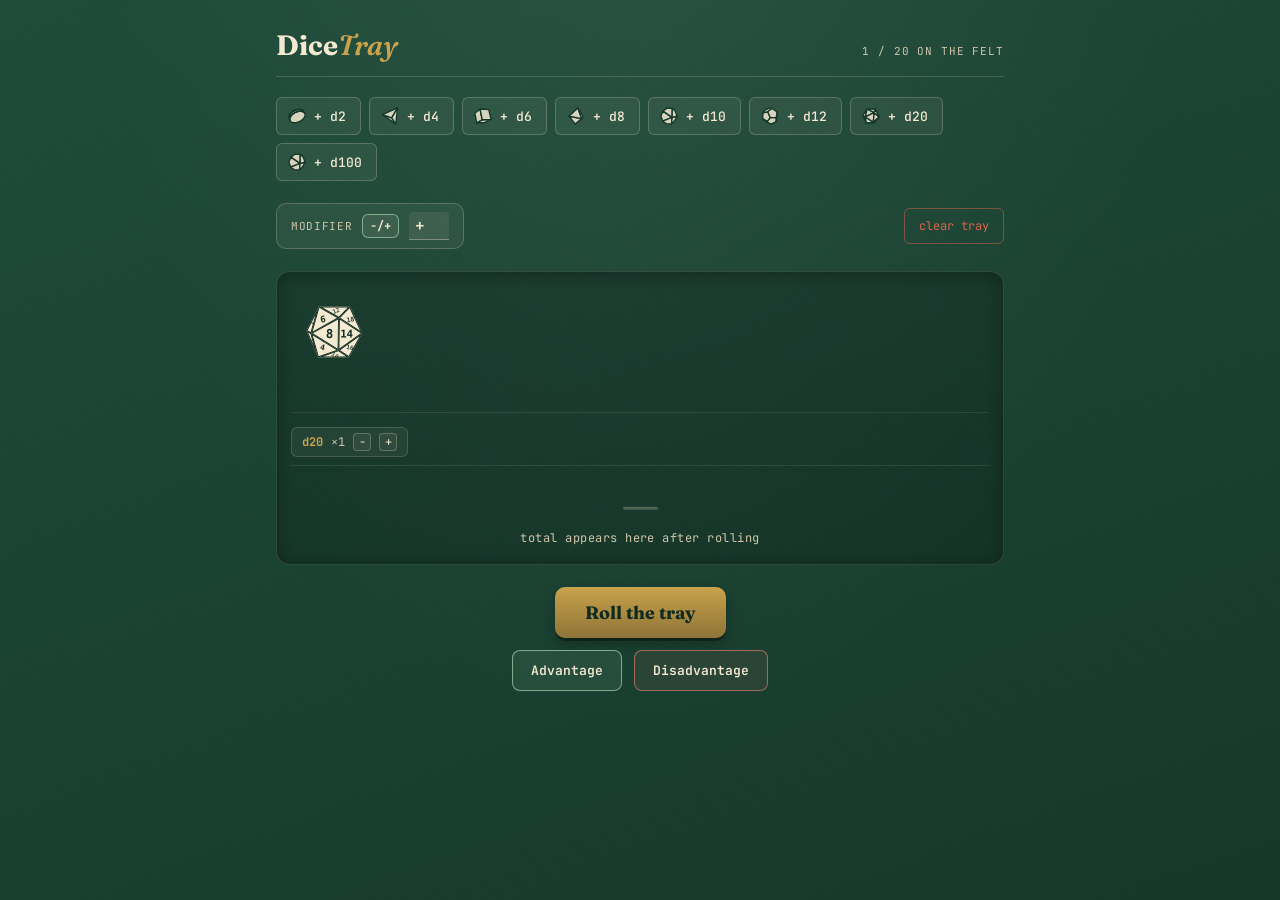
==== DiceTray.html @ 63317353 "Initial commit" ====
<!DOCTYPE html>
<html lang="en">
<head>
<meta charset="UTF-8" />
<meta name="viewport" content="width=device-width, initial-scale=1.0, maximum-scale=1, user-scalable=no" />
<title>Dice Tray</title>
<style>
  @import url('https://fonts.googleapis.com/css2?family=Fraunces:opsz,wght@9..144,400;9..144,600;9..144,700&family=JetBrains+Mono:wght@400;500;700&display=swap');

  :root {
    --felt-1: #1f4d3a;
    --felt-2: #16382b;
    --chalk: #f4ead2;
    --chalk-dim: #cfc6ab;
    --brass: #c9a24b;
    --brass-dim: #8d7438;
    --ink: #0f2a20;
    --ember: #d8654a;
  }

  * { box-sizing: border-box; }

  html, body {
    margin: 0;
    min-height: 100vh;
    background:
      radial-gradient(ellipse at 50% -10%, rgba(255,255,255,0.05), transparent 60%),
      repeating-linear-gradient(45deg, rgba(0,0,0,0.025) 0px, rgba(0,0,0,0.025) 2px, transparent 2px, transparent 4px),
      linear-gradient(160deg, var(--felt-1), var(--felt-2));
    color: var(--chalk);
    font-family: 'Fraunces', serif;
    overflow-x: hidden;
  }

  .tray-root {
    width: 100%;
    max-width: 760px;
    margin: 0 auto;
    padding: 28px 16px 48px;
    display: flex;
    flex-direction: column;
    align-items: center;
  }

  .tray-header {
    width: 100%;
    display: flex;
    justify-content: space-between;
    align-items: baseline;
    border-bottom: 1px solid rgba(244,234,210,0.18);
    padding-bottom: 14px;
    margin-bottom: 20px;
  }

  .tray-title { font-size: 28px; font-weight: 700; margin: 0; color: var(--chalk); }
  .tray-title .accent { color: var(--brass); font-style: italic; font-weight: 600; }

  .tray-sub {
    font-family: 'JetBrains Mono', monospace;
    font-size: 11px;
    letter-spacing: 0.08em;
    text-transform: uppercase;
    color: var(--chalk-dim);
  }

  .picker { width: 100%; display: flex; flex-wrap: wrap; gap: 8px; margin-bottom: 22px; }

  .picker-btn {
    font-family: 'JetBrains Mono', monospace;
    font-size: 13px;
    font-weight: 500;
    background: rgba(244,234,210,0.06);
    border: 1px solid rgba(244,234,210,0.22);
    color: var(--chalk);
    padding: 8px 14px 8px 10px;
    border-radius: 6px;
    cursor: pointer;
    display: inline-flex;
    align-items: center;
    gap: 7px;
    transition: background 0.15s, border-color 0.15s, transform 0.1s;
  }
  .picker-icon {
    width: 20px;
    height: 20px;
    flex: none;
    overflow: visible;
  }
  .picker-icon path {
    fill: var(--chalk);
    fill-opacity: 0.85;
    stroke: var(--felt-2);
    stroke-width: 1.4;
    stroke-linejoin: round;
    vector-effect: non-scaling-stroke;
  }
  .picker-btn:disabled .picker-icon path { fill-opacity: 0.5; }
  .picker-btn:hover:not(:disabled) { background: rgba(244,234,210,0.14); border-color: var(--brass); }
  .picker-btn:active:not(:disabled) { transform: scale(0.96); }
  .picker-btn:disabled { opacity: 0.35; cursor: not-allowed; }
  .picker-btn:focus-visible { outline: 2px solid var(--brass); outline-offset: 2px; }

  .picker-clear {
    font-family: 'JetBrains Mono', monospace;
    font-size: 12px;
    background: none;
    border: 1px solid rgba(216,101,74,0.5);
    color: var(--ember);
    padding: 9px 14px;
    border-radius: 6px;
    cursor: pointer;
  }
  .modifier-row .picker-clear { margin-left: auto; }
  .picker-clear:hover:not(:disabled) { background: rgba(216,101,74,0.12); }
  .picker-clear:disabled { opacity: 0.35; cursor: not-allowed; }
  .picker-clear:focus-visible { outline: 2px solid var(--ember); outline-offset: 2px; }

  .tray-surface {
    width: 100%;
    background: rgba(0,0,0,0.16);
    border: 1px solid rgba(244,234,210,0.1);
    border-radius: 14px;
    padding: 18px 14px;
    min-height: 240px;
    box-shadow: inset 0 2px 18px rgba(0,0,0,0.35);
  }

  .tray-empty {
    position: absolute;
    inset: 0;
    display: flex;
    align-items: center;
    justify-content: center;
    font-family: 'JetBrains Mono', monospace;
    font-size: 13px;
    color: var(--chalk-dim);
    text-align: center;
    padding: 60px 10px;
  }

  .dice-field {
    position: relative;
    width: 100%;
    min-height: 120px;
  }

  /* All dice are now drawn into a single shared <canvas> rather than one
     absolutely-positioned div per face. With up to 20 dice on the felt
     (some types having 20 faces each), the old approach could mean 300+
     individually 3D-transformed, backface-culled DOM layers animating
     every frame — past a certain dice count that's more simultaneous
     compositor layers than mobile GPUs reliably keep up with, which is
     what caused faces to flicker invisible specifically under heavy load.
     A canvas is one element regardless of dice count: we do our own
     rotation, projection, backface-culling and depth-sorting in JS and
     paint with 2D context calls, so cost scales with face count as plain
     CPU work, not GPU layer count.
     touch-action is pan-y (not none): there is no drag/tap gesture on
     this canvas at all (clicks/taps are handled separately, below, via a
     plain click listener — that doesn't need touch-action: none, since a
     tap with no drag is unaffected by touch-action and still fires a
     normal click event), so the browser is free to scroll the page
     vertically when a touch starts here. */
  #dice-canvas {
    display: block;
    width: 100%;
    touch-action: pan-y;
    cursor: pointer;
    -webkit-tap-highlight-color: transparent;
  }

  .group-list {
    display: flex;
    flex-wrap: wrap;
    gap: 8px;
    margin-top: 16px;
    padding-top: 14px;
    border-top: 1px solid rgba(244,234,210,0.1);
  }
  .group-chip {
    font-family: 'JetBrains Mono', monospace;
    font-size: 12px;
    color: var(--chalk-dim);
    background: rgba(244,234,210,0.06);
    border: 1px solid rgba(244,234,210,0.16);
    border-radius: 6px;
    padding: 5px 10px;
    display: flex;
    align-items: center;
    gap: 8px;
  }
  .group-chip .tag { color: var(--brass); font-weight: 700; }
  .group-chip button {
    width: 18px; height: 18px;
    border-radius: 4px;
    border: 1px solid rgba(244,234,210,0.25);
    background: rgba(244,234,210,0.05);
    color: var(--chalk);
    font-family: 'JetBrains Mono', monospace;
    font-size: 12px;
    line-height: 1;
    cursor: pointer;
    display: flex; align-items: center; justify-content: center;
    padding: 0;
  }
  .group-chip button:hover { background: rgba(244,234,210,0.15); }

  .roll-row {
    width: 100%;
    display: flex;
    align-items: center;
    justify-content: center;
    gap: 16px;
    margin-top: 22px;
    flex-wrap: wrap;
  }

  .adv-row {
    width: 100%;
    display: flex;
    align-items: center;
    justify-content: center;
    gap: 12px;
    margin-top: 12px;
    flex-wrap: wrap;
  }

  .roll-btn {
    font-family: 'Fraunces', serif;
    font-weight: 700;
    font-size: 18px;
    background: linear-gradient(180deg, var(--brass), var(--brass-dim));
    color: var(--ink);
    border: none;
    border-radius: 10px;
    padding: 14px 30px;
    cursor: pointer;
    box-shadow: 0 3px 0 rgba(0,0,0,0.3), 0 6px 14px rgba(0,0,0,0.25);
    transition: transform 0.1s, box-shadow 0.1s;
  }
  .roll-btn:hover:not(:disabled) { transform: translateY(-1px); }
  .roll-btn:active:not(:disabled) { transform: translateY(2px); box-shadow: 0 1px 0 rgba(0,0,0,0.3), 0 2px 6px rgba(0,0,0,0.25); }
  .roll-btn:disabled { opacity: 0.5; cursor: not-allowed; }
  .roll-btn:focus-visible { outline: 2px solid var(--chalk); outline-offset: 3px; }

  .adv-btn {
    font-family: 'JetBrains Mono', monospace;
    font-size: 13px;
    font-weight: 600;
    background: rgba(154,205,170,0.1);
    border: 1.5px solid rgba(154,205,170,0.75);
    color: var(--chalk);
    padding: 11px 18px;
    border-radius: 8px;
    cursor: pointer;
    transition: background 0.15s, border-color 0.15s, transform 0.1s;
  }
  .adv-btn:hover:not(:disabled) { background: rgba(154,205,170,0.2); border-color: rgba(154,205,170,1); }
  .adv-btn:active:not(:disabled) { transform: translateY(2px); }
  .adv-btn:disabled { opacity: 0.4; cursor: not-allowed; background: rgba(244,234,210,0.06); border-color: rgba(244,234,210,0.22); }
  .adv-btn.disadv { background: rgba(196,122,106,0.1); border-color: rgba(196,122,106,0.75); }
  .adv-btn.disadv:hover:not(:disabled) { background: rgba(196,122,106,0.2); border-color: rgba(196,122,106,1); }
  .adv-btn:focus-visible { outline: 2px solid var(--chalk); outline-offset: 3px; }

  .modifier-row {
    width: 100%;
    display: flex;
    align-items: center;
    gap: 12px;
    margin-bottom: 22px;
  }

  .modifier-box {
    display: flex;
    align-items: center;
    gap: 10px;
    background: rgba(244,234,210,0.06);
    border: 1px solid rgba(244,234,210,0.22);
    border-radius: 10px;
    padding: 8px 14px;
    cursor: text;
  }
  .modifier-label {
    font-family: 'JetBrains Mono', monospace;
    font-size: 11px;
    letter-spacing: 0.06em;
    text-transform: uppercase;
    color: var(--chalk-dim);
  }
  .modifier-sign-btn {
    font-family: 'JetBrains Mono', monospace;
    font-size: 12px;
    font-weight: 600;
    line-height: 1;
    background: rgba(244,234,210,0.08);
    border: 1px solid rgba(244,234,210,0.28);
    color: var(--chalk-dim);
    border-radius: 6px;
    padding: 5px 7px;
    cursor: pointer;
    transition: background 0.15s, border-color 0.15s, color 0.15s;
  }
  .modifier-sign-btn:hover { background: rgba(244,234,210,0.16); border-color: var(--brass); color: var(--chalk); }
  .modifier-sign-btn:active { transform: translateY(1px); }
  .modifier-sign-btn.is-negative { border-color: rgba(196,122,106,0.7); color: var(--chalk); }
  .modifier-sign-btn.is-positive { border-color: rgba(154,205,170,0.7); color: var(--chalk); }
  .modifier-sign-btn:disabled { opacity: 0.5; cursor: not-allowed; }

  .modifier-input {
    width: 4ch;
    font-family: 'JetBrains Mono', monospace;
    font-size: 16px;
    font-weight: 500;
    background: rgba(244,234,210,0.08);
    border: none;
    border-bottom: 1.5px solid rgba(244,234,210,0.35);
    border-radius: 4px 4px 0 0;
    color: var(--chalk);
    text-align: left;
    padding: 3px 2px 3px 6px;
  }
  .modifier-input:focus { outline: none; border-bottom-color: var(--brass); background: rgba(244,234,210,0.13); }
  .modifier-input::placeholder { color: var(--chalk-dim); opacity: 0.6; }
  .modifier-box:has(.modifier-input:focus) { border-color: var(--brass); }
  .modifier-box:has(.modifier-input:disabled) { opacity: 0.5; cursor: not-allowed; }

  .roll-total {
    width: 100%;
    text-align: center;
    padding-top: 16px;
    margin-top: 8px;
    border-top: 1px solid rgba(244,234,210,0.1);
    min-height: 64px;
  }
  .roll-total .total-number {
    font-family: 'Fraunces', serif;
    font-weight: 700;
    font-size: 44px;
    color: var(--chalk);
    line-height: 1;
    display: block;
  }
  .roll-total .total-number.is-placeholder {
    color: var(--chalk-dim);
    opacity: 0.3;
  }
  .roll-total .total-caption {
    font-family: 'JetBrains Mono', monospace;
    font-size: 12px;
    letter-spacing: 0.04em;
    color: var(--chalk-dim);
    display: block;
    margin-top: 4px;
  }

  .history { width: 100%; margin-top: 22px; font-family: 'JetBrains Mono', monospace; font-size: 11.5px; color: var(--chalk-dim); }
  .history-title { text-transform: uppercase; letter-spacing: 0.08em; font-size: 10px; color: var(--brass-dim); margin-bottom: 8px; }
  .history-row { display: flex; justify-content: space-between; gap: 12px; padding: 5px 0; border-bottom: 1px solid rgba(244,234,210,0.08); }
  .history-row .h-total { color: var(--chalk); flex-shrink: 0; }
  .history-row .h-summary { opacity: 0.8; overflow: hidden; text-overflow: ellipsis; white-space: nowrap; }

  @media (max-width: 480px) {
    .tray-title { font-size: 23px; }
  }
</style>
</head>
<body>
<div class="tray-root">
  <div class="tray-header">
    <h1 class="tray-title">Dice<span class="accent">Tray</span></h1>
    <span class="tray-sub" id="count-label">1 / 20 on the felt</span>
  </div>

  <div class="picker" id="picker"></div>

  <div class="modifier-row">
    <label class="modifier-box" for="modifier-input">
      <span class="modifier-label">modifier</span>
      <button type="button" class="modifier-sign-btn" id="modifier-sign-btn" aria-label="Toggle modifier between positive and negative" tabindex="-1">&minus;/+</button>
      <input type="text" id="modifier-input" class="modifier-input" inputmode="numeric" autocomplete="off" value="+" aria-label="Modifier added to the total after rolling">
    </label>
    <button class="picker-clear" id="clear-btn">clear tray</button>
  </div>

  <div class="tray-surface">
    <div class="dice-field" id="dice-field"><canvas id="dice-canvas"></canvas><div class="tray-empty" id="tray-empty" style="display:none;">Tap a die above to add it to the tray. Up to 20 at once.</div></div>
    <div class="group-list" id="group-list"></div>
    <div class="roll-total" id="roll-total"><span class="total-number is-placeholder">&mdash;</span><span class="total-caption">total appears here after rolling</span></div>
  </div>

  <div class="roll-row">
    <button class="roll-btn" id="roll-btn">Roll the tray</button>
  </div>
  <div class="adv-row">
    <button class="adv-btn" id="advantage-btn" title="Roll every die twice, keep the higher of each pair">Advantage</button>
    <button class="adv-btn disadv" id="disadvantage-btn" title="Roll every die twice, keep the lower of each pair">Disadvantage</button>
  </div>

  <div class="history" id="history" style="display:none;">
    <div class="history-title">Recent rolls</div>
    <div id="history-rows"></div>
  </div>
</div>

<script id="dice-geometry-data" type="application/json">{"2":{"vertices":[[0.92,0.0,0.16],[0.888652,0.238114,0.16],[0.796743,0.46,0.16],[0.650538,0.650538,0.16],[0.46,0.796743,0.16],[0.238114,0.888652,0.16],[0.0,0.92,0.16],[-0.238114,0.888652,0.16],[-0.46,0.796743,0.16],[-0.650538,0.650538,0.16],[-0.796743,0.46,0.16],[-0.888652,0.238114,0.16],[-0.92,0.0,0.16],[-0.888652,-0.238114,0.16],[-0.796743,-0.46,0.16],[-0.650538,-0.650538,0.16],[-0.46,-0.796743,0.16],[-0.238114,-0.888652,0.16],[-0.0,-0.92,0.16],[0.238114,-0.888652,0.16],[0.46,-0.796743,0.16],[0.650538,-0.650538,0.16],[0.796743,-0.46,0.16],[0.888652,-0.238114,0.16],[0.92,0.0,-0.16],[0.888652,0.238114,-0.16],[0.796743,0.46,-0.16],[0.650538,0.650538,-0.16],[0.46,0.796743,-0.16],[0.238114,0.888652,-0.16],[0.0,0.92,-0.16],[-0.238114,0.888652,-0.16],[-0.46,0.796743,-0.16],[-0.650538,0.650538,-0.16],[-0.796743,0.46,-0.16],[-0.888652,0.238114,-0.16],[-0.92,0.0,-0.16],[-0.888652,-0.238114,-0.16],[-0.796743,-0.46,-0.16],[-0.650538,-0.650538,-0.16],[-0.46,-0.796743,-0.16],[-0.238114,-0.888652,-0.16],[-0.0,-0.92,-0.16],[0.238114,-0.888652,-0.16],[0.46,-0.796743,-0.16],[0.650538,-0.650538,-0.16],[0.796743,-0.46,-0.16],[0.888652,-0.238114,-0.16]],"faces":[{"normal":[0,0,1],"centroid":[0,0,0.16],"vertexIndices":[0,1,2,3,4,5,6,7,8,9,10,11,12,13,14,15,16,17,18,19,20,21,22,23],"local2d":[[0.92,0.0],[0.888652,0.238114],[0.796743,0.46],[0.650538,0.650538],[0.46,0.796743],[0.238114,0.888652],[0.0,0.92],[-0.238114,0.888652],[-0.46,0.796743],[-0.650538,0.650538],[-0.796743,0.46],[-0.888652,0.238114],[-0.92,0.0],[-0.888652,-0.238114],[-0.796743,-0.46],[-0.650538,-0.650538],[-0.46,-0.796743],[-0.238114,-0.888652],[-0.0,-0.92],[0.238114,-0.888652],[0.46,-0.796743],[0.650538,-0.650538],[0.796743,-0.46],[0.888652,-0.238114]],"rotation":[[1,0,0],[0,1,0],[0,0,1]]},{"normal":[0,0,-1],"centroid":[0,0,-0.16],"vertexIndices":[47,46,45,44,43,42,41,40,39,38,37,36,35,34,33,32,31,30,29,28,27,26,25,24],"local2d":[[0.888652,0.238114],[0.796743,0.46],[0.650538,0.650538],[0.46,0.796743],[0.238114,0.888652],[-0.0,0.92],[-0.238114,0.888652],[-0.46,0.796743],[-0.650538,0.650538],[-0.796743,0.46],[-0.888652,0.238114],[-0.92,-0.0],[-0.888652,-0.238114],[-0.796743,-0.46],[-0.650538,-0.650538],[-0.46,-0.796743],[-0.238114,-0.888652],[0.0,-0.92],[0.238114,-0.888652],[0.46,-0.796743],[0.650538,-0.650538],[0.796743,-0.46],[0.888652,-0.238114],[0.92,0.0]],"rotation":[[1,0,0],[0,-1,0],[0,0,-1]]},{"normal":[0.991445,0.130526,-0.0],"centroid":[0.904326,0.119057,0.0],"vertexIndices":[0,1,25,24],"local2d":[[-0.120084,0.16],[0.120084,0.16],[0.120084,-0.16],[-0.120084,-0.16]],"rotation":[[-0.1305261922200513,0.0,0.9914448613738105],[0.9914448613738105,0.0,0.1305261922200513],[0.0,1.0,-0.0]]},{"normal":[0.92388,0.382683,-0.0],"centroid":[0.842698,0.349057,0.0],"vertexIndices":[1,2,26,25],"local2d":[[-0.120084,0.16],[0.120084,0.16],[0.120084,-0.16],[-0.120084,-0.16]],"rotation":[[-0.38268343236508995,0.0,0.9238795325112867],[0.9238795325112866,0.0,0.38268343236509],[0.0,1.0,-0.0]]},{"normal":[0.793353,0.608761,-0.0],"centroid":[0.723641,0.555269,0.0],"vertexIndices":[2,3,27,26],"local2d":[[-0.120084,0.16],[0.120084,0.16],[0.120084,-0.16],[-0.120084,-0.16]],"rotation":[[-0.6087614290087209,0.0,0.793353340291235],[0.793353340291235,0.0,0.6087614290087209],[0.0,1.0,-0.0]]},{"normal":[0.608761,0.793353,-0.0],"centroid":[0.555269,0.723641,0.0],"vertexIndices":[3,4,28,27],"local2d":[[-0.120084,0.16],[0.120084,0.16],[0.120084,-0.16],[-0.120084,-0.16]],"rotation":[[-0.7933533402912349,0.0,0.608761429008721],[0.608761429008721,0.0,0.7933533402912349],[0.0,1.0,-0.0]]},{"normal":[0.382683,0.92388,-0.0],"centroid":[0.349057,0.842698,0.0],"vertexIndices":[4,5,29,28],"local2d":[[-0.120084,0.16],[0.120084,0.16],[0.120084,-0.16],[-0.120084,-0.16]],"rotation":[[-0.9238795325112866,0.0,0.38268343236509017],[0.38268343236509017,0.0,0.9238795325112866],[0.0,1.0,-0.0]]},{"normal":[0.130526,0.991445,-0.0],"centroid":[0.119057,0.904326,0.0],"vertexIndices":[5,6,30,29],"local2d":[[-0.120084,0.16],[0.120084,0.16],[0.120084,-0.16],[-0.120084,-0.16]],"rotation":[[-0.9914448613738105,0.0,0.13052619222005132],[0.13052619222005132,0.0,0.9914448613738105],[0.0,1.0,-0.0]]},{"normal":[-0.130526,0.991445,0.0],"centroid":[-0.119057,0.904326,0.0],"vertexIndices":[6,7,31,30],"local2d":[[-0.120084,0.16],[0.120084,0.16],[0.120084,-0.16],[-0.120084,-0.16]],"rotation":[[-0.9914448613738105,0.0,-0.1305261922200513],[-0.1305261922200513,0.0,0.9914448613738105],[0.0,1.0,0.0]]},{"normal":[-0.382683,0.92388,0.0],"centroid":[-0.349057,0.842698,0.0],"vertexIndices":[7,8,32,31],"local2d":[[-0.120084,0.16],[0.120084,0.16],[0.120084,-0.16],[-0.120084,-0.16]],"rotation":[[-0.9238795325112866,0.0,-0.3826834323650901],[-0.3826834323650901,0.0,0.9238795325112866],[0.0,1.0,0.0]]},{"normal":[-0.608761,0.793353,0.0],"centroid":[-0.555269,0.723641,0.0],"vertexIndices":[8,9,33,32],"local2d":[[-0.120084,0.16],[0.120084,0.16],[0.120084,-0.16],[-0.120084,-0.16]],"rotation":[[-0.7933533402912353,0.0,-0.6087614290087204],[-0.6087614290087204,0.0,0.7933533402912353],[0.0,1.0,0.0]]},{"normal":[-0.793353,0.608761,0.0],"centroid":[-0.723641,0.555269,0.0],"vertexIndices":[9,10,34,33],"local2d":[[-0.120084,0.16],[0.120084,0.16],[0.120084,-0.16],[-0.120084,-0.16]],"rotation":[[-0.6087614290087209,0.0,-0.7933533402912349],[-0.7933533402912349,0.0,0.6087614290087209],[0.0,1.0,0.0]]},{"normal":[-0.92388,0.382683,0.0],"centroid":[-0.842698,0.349057,0.0],"vertexIndices":[10,11,35,34],"local2d":[[-0.120084,0.16],[0.120084,0.16],[0.120084,-0.16],[-0.120084,-0.16]],"rotation":[[-0.38268343236509,0.0,-0.9238795325112867],[-0.9238795325112866,0.0,0.38268343236509006],[0.0,1.0,0.0]]},{"normal":[-0.991445,0.130526,0.0],"centroid":[-0.904326,0.119057,0.0],"vertexIndices":[11,12,36,35],"local2d":[[-0.120084,0.16],[0.120084,0.16],[0.120084,-0.16],[-0.120084,-0.16]],"rotation":[[-0.13052619222005166,0.0,-0.9914448613738104],[-0.9914448613738104,0.0,0.13052619222005166],[0.0,1.0,0.0]]},{"normal":[-0.991445,-0.130526,0.0],"centroid":[-0.904326,-0.119057,0.0],"vertexIndices":[12,13,37,36],"local2d":[[-0.120084,0.16],[0.120084,0.16],[0.120084,-0.16],[-0.120084,-0.16]],"rotation":[[0.1305261922200512,0.0,-0.9914448613738105],[-0.9914448613738105,0.0,-0.1305261922200512],[0.0,1.0,0.0]]},{"normal":[-0.92388,-0.382683,0.0],"centroid":[-0.842698,-0.349057,0.0],"vertexIndices":[13,14,38,37],"local2d":[[-0.120084,0.16],[0.120084,0.16],[0.120084,-0.16],[-0.120084,-0.16]],"rotation":[[0.38268343236509,0.0,-0.9238795325112867],[-0.9238795325112866,0.0,-0.38268343236509006],[0.0,1.0,0.0]]},{"normal":[-0.793353,-0.608761,0.0],"centroid":[-0.723641,-0.555269,0.0],"vertexIndices":[14,15,39,38],"local2d":[[-0.120084,0.16],[0.120084,0.16],[0.120084,-0.16],[-0.120084,-0.16]],"rotation":[[0.6087614290087202,0.0,-0.7933533402912355],[-0.7933533402912355,0.0,-0.6087614290087202],[0.0,1.0,0.0]]},{"normal":[-0.608761,-0.793353,0.0],"centroid":[-0.555269,-0.723641,0.0],"vertexIndices":[15,16,40,39],"local2d":[[-0.120084,0.16],[0.120084,0.16],[0.120084,-0.16],[-0.120084,-0.16]],"rotation":[[0.7933533402912348,0.0,-0.6087614290087211],[-0.6087614290087211,0.0,-0.7933533402912348],[0.0,1.0,0.0]]},{"normal":[-0.382683,-0.92388,0.0],"centroid":[-0.349057,-0.842698,0.0],"vertexIndices":[16,17,41,40],"local2d":[[-0.120084,0.16],[0.120084,0.16],[0.120084,-0.16],[-0.120084,-0.16]],"rotation":[[0.9238795325112866,0.0,-0.38268343236509],[-0.38268343236508995,0.0,-0.9238795325112867],[0.0,1.0,0.0]]},{"normal":[-0.130526,-0.991445,0.0],"centroid":[-0.119057,-0.904326,0.0],"vertexIndices":[17,18,42,41],"local2d":[[-0.120084,0.16],[0.120084,0.16],[0.120084,-0.16],[-0.120084,-0.16]],"rotation":[[0.9914448613738105,0.0,-0.13052619222005143],[-0.13052619222005143,0.0,-0.9914448613738105],[0.0,1.0,0.0]]},{"normal":[0.130526,-0.991445,0.0],"centroid":[0.119057,-0.904326,0.0],"vertexIndices":[18,19,43,42],"local2d":[[-0.120084,0.16],[0.120084,0.16],[0.120084,-0.16],[-0.120084,-0.16]],"rotation":[[0.9914448613738104,0.0,0.13052619222005143],[0.1305261922200514,0.0,-0.9914448613738105],[0.0,1.0,0.0]]},{"normal":[0.382683,-0.92388,0.0],"centroid":[0.349057,-0.842698,0.0],"vertexIndices":[19,20,44,43],"local2d":[[-0.120084,0.16],[0.120084,0.16],[0.120084,-0.16],[-0.120084,-0.16]],"rotation":[[0.9238795325112868,0.0,0.38268343236508956],[0.38268343236508956,0.0,-0.9238795325112868],[0.0,1.0,0.0]]},{"normal":[0.608761,-0.793353,0.0],"centroid":[0.555269,-0.723641,0.0],"vertexIndices":[20,21,45,44],"local2d":[[-0.120084,0.16],[0.120084,0.16],[0.120084,-0.16],[-0.120084,-0.16]],"rotation":[[0.7933533402912353,0.0,0.6087614290087207],[0.6087614290087207,0.0,-0.7933533402912353],[0.0,1.0,0.0]]},{"normal":[0.793353,-0.608761,0.0],"centroid":[0.723641,-0.555269,0.0],"vertexIndices":[21,22,46,45],"local2d":[[-0.120084,0.16],[0.120084,0.16],[0.120084,-0.16],[-0.120084,-0.16]],"rotation":[[0.608761429008721,0.0,0.7933533402912349],[0.7933533402912349,0.0,-0.608761429008721],[0.0,1.0,0.0]]},{"normal":[0.92388,-0.382683,0.0],"centroid":[0.842698,-0.349057,0.0],"vertexIndices":[22,23,47,46],"local2d":[[-0.120084,0.16],[0.120084,0.16],[0.120084,-0.16],[-0.120084,-0.16]],"rotation":[[0.3826834323650905,0.0,0.9238795325112865],[0.9238795325112865,0.0,-0.3826834323650905],[0.0,1.0,0.0]]},{"normal":[0.991445,-0.130526,0.0],"centroid":[0.904326,-0.119057,0.0],"vertexIndices":[23,0,24,47],"local2d":[[-0.120084,0.16],[0.120084,0.16],[0.120084,-0.16],[-0.120084,-0.16]],"rotation":[[0.13052619222005177,0.0,0.9914448613738104],[0.9914448613738104,0.0,-0.13052619222005177],[0.0,1.0,0.0]]}]},"4":{"vertices":[[0.57735,0.57735,0.57735],[0.57735,-0.57735,-0.57735],[-0.57735,0.57735,-0.57735],[-0.57735,-0.57735,0.57735]],"faces":[{"normal":[-0.5774,-0.5774,-0.5774],"centroid":[-0.19245,-0.19245,-0.19245],"vertexIndices":[2,1,3],"local2d":[[-0.471405,-0.816567],[0.942809,0.0],[-0.471405,0.816567]],"rotation":[[0.816426,0.0,-0.5774],[-0.408319,-0.707168,-0.5774],[-0.408319,0.707168,-0.5774]]},{"normal":[-0.5774,0.5774,0.5774],"centroid":[-0.19245,0.19245,0.19245],"vertexIndices":[3,0,2],"local2d":[[-0.471405,-0.816567],[0.942809,0.0],[-0.471405,0.816567]],"rotation":[[0.816426,0.0,-0.5774],[0.408319,0.707168,0.5774],[0.408319,-0.707168,0.5774]]},{"normal":[0.5774,-0.5774,0.5774],"centroid":[0.19245,-0.19245,0.19245],"vertexIndices":[3,1,0],"local2d":[[-0.942809,-0.0],[0.471405,-0.816567],[0.471405,0.816567]],"rotation":[[0.816426,0.0,0.5774],[0.408319,0.707168,-0.5774],[-0.408319,0.707168,0.5774]]},{"normal":[0.5774,0.5774,-0.5774],"centroid":[0.19245,0.19245,-0.19245],"vertexIndices":[2,0,1],"local2d":[[-0.942809,-0.0],[0.471405,-0.816567],[0.471405,0.816567]],"rotation":[[0.816426,0.0,0.5774],[-0.408319,-0.707168,0.5774],[0.408319,-0.707168,-0.5774]]}]},"6":{"vertices":[[-0.57735,-0.57735,-0.57735],[-0.57735,-0.57735,0.57735],[-0.57735,0.57735,-0.57735],[-0.57735,0.57735,0.57735],[0.57735,-0.57735,-0.57735],[0.57735,-0.57735,0.57735],[0.57735,0.57735,-0.57735],[0.57735,0.57735,0.57735]],"faces":[{"normal":[-1.0,-0.0,-0.0],"centroid":[-0.57735,0.0,0.0],"vertexIndices":[1,3,2,0],"local2d":[[-0.57735,-0.57735],[0.57735,-0.57735],[0.57735,0.57735],[-0.57735,0.57735]],"rotation":[[0.0,0.0,-1.0],[1.0,0.0,-0.0],[0.0,-1.0,-0.0]]},{"normal":[0.0,-1.0,0.0],"centroid":[0.0,-0.57735,0.0],"vertexIndices":[0,4,5,1],"local2d":[[-0.57735,-0.57735],[0.57735,-0.57735],[0.57735,0.57735],[-0.57735,0.57735]],"rotation":[[1.0,-0.0,0.0],[0.0,0.0,-1.0],[0.0,1.0,0.0]]},{"normal":[-0.0,-0.0,-1.0],"centroid":[0.0,0.0,-0.57735],"vertexIndices":[2,6,4,0],"local2d":[[-0.57735,-0.57735],[0.57735,-0.57735],[0.57735,0.57735],[-0.57735,0.57735]],"rotation":[[1.0,0.0,-0.0],[0.0,-1.0,-0.0],[0.0,0.0,-1.0]]},{"normal":[-0.0,-0.0,1.0],"centroid":[0.0,0.0,0.57735],"vertexIndices":[1,5,7,3],"local2d":[[-0.57735,-0.57735],[0.57735,-0.57735],[0.57735,0.57735],[-0.57735,0.57735]],"rotation":[[1.0,-0.0,-0.0],[0.0,1.0,-0.0],[0.0,0.0,1.0]]},{"normal":[0.0,1.0,-0.0],"centroid":[0.0,0.57735,0.0],"vertexIndices":[3,7,6,2],"local2d":[[-0.57735,-0.57735],[0.57735,-0.57735],[0.57735,0.57735],[-0.57735,0.57735]],"rotation":[[1.0,0.0,0.0],[0.0,-0.0,1.0],[0.0,-1.0,-0.0]]},{"normal":[1.0,-0.0,-0.0],"centroid":[0.57735,0.0,0.0],"vertexIndices":[4,6,7,5],"local2d":[[-0.57735,-0.57735],[0.57735,-0.57735],[0.57735,0.57735],[-0.57735,0.57735]],"rotation":[[0.0,0.0,1.0],[1.0,-0.0,-0.0],[0.0,1.0,-0.0]]}]},"8":{"vertices":[[1.0,0.0,0.0],[-1.0,0.0,0.0],[0.0,1.0,0.0],[0.0,-1.0,0.0],[0.0,0.0,1.0],[0.0,0.0,-1.0]],"faces":[{"normal":[-0.5774,-0.5774,-0.5774],"centroid":[-0.333333,-0.333333,-0.333333],"vertexIndices":[1,5,3],"local2d":[[-0.816497,-0.0],[0.408248,-0.707168],[0.408248,0.707168]],"rotation":[[0.816426,0.0,-0.5774],[-0.408319,-0.707168,-0.5774],[-0.408319,0.707168,-0.5774]]},{"normal":[-0.5774,-0.5774,0.5774],"centroid":[-0.333333,-0.333333,0.333333],"vertexIndices":[3,4,1],"local2d":[[0.408248,-0.707168],[0.408248,0.707168],[-0.816497,0.0]],"rotation":[[0.816426,0.0,-0.5774],[-0.408319,0.707168,-0.5774],[0.408319,0.707168,0.5774]]},{"normal":[-0.5774,0.5774,-0.5774],"centroid":[-0.333333,0.333333,-0.333333],"vertexIndices":[2,5,1],"local2d":[[0.408248,-0.707168],[0.408248,0.707168],[-0.816497,0.0]],"rotation":[[0.816426,0.0,-0.5774],[0.408319,-0.707168,0.5774],[-0.408319,-0.707168,-0.5774]]},{"normal":[-0.5774,0.5774,0.5774],"centroid":[-0.333333,0.333333,0.333333],"vertexIndices":[1,4,2],"local2d":[[-0.816497,-0.0],[0.408248,-0.707168],[0.408248,0.707168]],"rotation":[[0.816426,0.0,-0.5774],[0.408319,0.707168,0.5774],[0.408319,-0.707168,0.5774]]},{"normal":[0.5774,-0.5774,-0.5774],"centroid":[0.333333,-0.333333,-0.333333],"vertexIndices":[5,0,3],"local2d":[[-0.408248,-0.707168],[0.816497,-0.0],[-0.408248,0.707168]],"rotation":[[0.816426,0.0,0.5774],[0.408319,-0.707168,-0.5774],[0.408319,0.707168,-0.5774]]},{"normal":[0.5774,-0.5774,0.5774],"centroid":[0.333333,-0.333333,0.333333],"vertexIndices":[3,0,4],"local2d":[[-0.408248,-0.707168],[0.816497,0.0],[-0.408248,0.707168]],"rotation":[[0.816426,0.0,0.5774],[0.408319,0.707168,-0.5774],[-0.408319,0.707168,0.5774]]},{"normal":[0.5774,0.5774,-0.5774],"centroid":[0.333333,0.333333,-0.333333],"vertexIndices":[2,0,5],"local2d":[[-0.408248,-0.707168],[0.816497,0.0],[-0.408248,0.707168]],"rotation":[[0.816426,0.0,0.5774],[-0.408319,-0.707168,0.5774],[0.408319,-0.707168,-0.5774]]},{"normal":[0.5774,0.5774,0.5774],"centroid":[0.333333,0.333333,0.333333],"vertexIndices":[4,0,2],"local2d":[[-0.408248,-0.707168],[0.816497,-0.0],[-0.408248,0.707168]],"rotation":[[0.816426,0.0,0.5774],[-0.408319,0.707168,0.5774],[-0.408319,-0.707168,0.5774]]}]},"10":{"vertices":[[0.0,0.0,1.0],[0.0,0.0,-1.0],[0.994412,0.0,0.105573],[0.30729,0.945742,0.105573],[-0.804496,0.5845,0.105573],[-0.804496,-0.5845,0.105573],[0.30729,-0.945742,0.105573],[0.804496,0.5845,-0.105573],[-0.30729,0.945742,-0.105573],[-0.994412,0.0,-0.105573],[-0.30729,-0.945742,-0.105573],[0.804496,-0.5845,-0.105573]],"faces":[{"normal":[-0.7435,-0.0,0.6687],"centroid":[-0.650851,0.0,0.276393],"vertexIndices":[5,0,4,9],"local2d":[[-0.229753,-0.584486],[0.973249,-0.0],[-0.229753,0.584486],[-0.513743,0.0]],"rotation":[[0.668756,-0.0,-0.7435],[0.0,0.999976,-0.0],[0.743482,0.0,0.6687]]},{"normal":[-0.6015,-0.437,-0.6687],"centroid":[-0.526549,-0.382561,-0.276393],"vertexIndices":[9,1,10,5],"local2d":[[-0.585655,-0.226786],[0.659111,-0.716066],[0.274465,0.564867],[-0.347921,0.377985]],"rotation":[[0.798888,0.0,-0.6015],[-0.329039,-0.837071,-0.437],[-0.503498,0.547031,-0.6687]]},{"normal":[-0.6015,0.437,-0.6687],"centroid":[-0.526549,0.382561,-0.276393],"vertexIndices":[4,8,1,9],"local2d":[[-0.347921,-0.377985],[0.274465,-0.564867],[0.659111,0.716066],[-0.585655,0.226786]],"rotation":[[0.798888,-0.0,-0.6015],[0.329039,-0.837071,0.437],[-0.503498,-0.547031,-0.6687]]},{"normal":[-0.2298,-0.7071,0.6687],"centroid":[-0.201124,-0.618996,0.276393],"vertexIndices":[5,10,6,0],"local2d":[[-0.619956,-0.100407],[-0.109081,-0.502019],[0.52239,-0.348612],[0.206647,0.951038]],"rotation":[[0.973239,-0.0,-0.2298],[-0.16696,0.687089,-0.7071],[0.157893,0.726545,0.6687]]},{"normal":[-0.2298,0.7071,0.6687],"centroid":[-0.201124,0.618996,0.276393],"vertexIndices":[0,3,8,4],"local2d":[[0.206647,-0.951038],[0.52239,0.348612],[-0.109081,0.502019],[-0.619956,0.100407]],"rotation":[[0.973239,0.0,-0.2298],[0.16696,0.687089,0.7071],[0.157893,-0.726545,0.6687]]},{"normal":[0.2298,-0.7071,-0.6687],"centroid":[0.201124,-0.618996,-0.276393],"vertexIndices":[1,11,6,10],"local2d":[[-0.206647,-0.951038],[0.619956,0.100407],[0.109081,0.502019],[-0.52239,0.348612]],"rotation":[[0.973239,-0.0,0.2298],[0.16696,-0.687089,-0.7071],[0.157893,0.726545,-0.6687]]},{"normal":[0.2298,0.7071,-0.6687],"centroid":[0.201124,0.618996,-0.276393],"vertexIndices":[8,3,7,1],"local2d":[[-0.52239,-0.348612],[0.109081,-0.502019],[0.619956,-0.100407],[-0.206647,0.951038]],"rotation":[[0.973239,0.0,0.2298],[-0.16696,-0.687089,0.7071],[0.157893,-0.726545,-0.6687]]},{"normal":[0.6015,-0.437,0.6687],"centroid":[0.526549,-0.382561,0.276393],"vertexIndices":[6,11,2,0],"local2d":[[-0.274465,-0.564867],[0.347921,-0.377985],[0.585655,0.226786],[-0.659111,0.716066]],"rotation":[[0.798888,0.0,0.6015],[0.329039,0.837071,-0.437],[-0.503498,0.547031,0.6687]]},{"normal":[0.6015,0.437,0.6687],"centroid":[0.526549,0.382561,0.276393],"vertexIndices":[0,2,7,3],"local2d":[[-0.659111,-0.716066],[0.585655,-0.226786],[0.347921,0.377985],[-0.274465,0.564867]],"rotation":[[0.798888,-0.0,0.6015],[-0.329039,0.837071,0.437],[-0.503498,-0.547031,0.6687]]},{"normal":[0.7435,-0.0,-0.6687],"centroid":[0.650851,-0.0,-0.276393],"vertexIndices":[1,7,2,11],"local2d":[[-0.973249,-0.0],[0.229753,-0.584486],[0.513743,-0.0],[0.229753,0.584486]],"rotation":[[0.668756,0.0,0.7435],[0.0,-0.999976,-0.0],[0.743482,0.0,-0.6687]]}]},"12":{"vertices":[[-0.57735,-0.57735,-0.57735],[-0.57735,0.57735,-0.57735],[0.356822,0.0,-0.934172],[-0.356822,0.0,-0.934172],[0.0,-0.934172,0.356822],[0.57735,-0.57735,-0.57735],[0.0,-0.934172,-0.356822],[-0.934172,0.356822,0.0],[-0.934172,-0.356822,0.0],[-0.57735,-0.57735,0.57735],[-0.356822,0.0,0.934172],[-0.57735,0.57735,0.57735],[0.0,0.934172,0.356822],[0.0,0.934172,-0.356822],[0.57735,0.57735,-0.57735],[0.934172,-0.356822,0.0],[0.356822,0.0,0.934172],[0.57735,-0.57735,0.57735],[0.57735,0.57735,0.57735],[0.934172,0.356822,0.0]],"faces":[{"normal":[-0.8507,0.0,-0.5257],"centroid":[-0.675973,0.0,-0.417775],"vertexIndices":[7,1,3,0,8],"local2d":[[-0.491123,-0.356831],[0.187592,-0.577365],[0.607062,0.0],[0.187592,0.577365],[-0.491123,0.356831]],"rotation":[[0.525616,0.0,-0.8507],[0.0,-1.000025,0.0],[-0.850722,-0.0,-0.5257]]},{"normal":[-0.8507,0.0,0.5257],"centroid":[-0.675973,0.0,0.417775],"vertexIndices":[8,9,10,11,7],"local2d":[[-0.491123,-0.356831],[0.187592,-0.577365],[0.607062,0.0],[0.187592,0.577365],[-0.491123,0.356831]],"rotation":[[0.525616,0.0,-0.8507],[0.0,1.000025,0.0],[0.850722,-0.0,0.5257]]},{"normal":[-0.5257,-0.8507,-0.0],"centroid":[-0.417775,-0.675973,0.0],"vertexIndices":[0,6,4,9,8],"local2d":[[-0.187592,-0.577365],[0.491123,-0.356831],[0.491123,0.356831],[-0.187592,0.577365],[-0.607062,0.0]],"rotation":[[0.850662,-0.0,-0.5257],[-0.525713,0.0,-0.8507],[0.0,1.000025,-0.0]]},{"normal":[-0.5257,0.8507,-0.0],"centroid":[-0.417775,0.675973,0.0],"vertexIndices":[11,12,13,1,7],"local2d":[[-0.187592,-0.577365],[0.491123,-0.356831],[0.491123,0.356831],[-0.187592,0.577365],[-0.607062,0.0]],"rotation":[[0.850662,0.0,-0.5257],[0.525713,0.0,0.8507],[0.0,-1.000025,-0.0]]},{"normal":[0.0,-0.5257,-0.8507],"centroid":[0.0,-0.417775,-0.675973],"vertexIndices":[3,2,5,6,0],"local2d":[[-0.356822,-0.491136],[0.356822,-0.491136],[0.57735,0.187597],[0.0,0.607077],[-0.57735,0.187597]],"rotation":[[1.0,0.0,0.0],[0.0,-0.8507,-0.5257],[0.0,0.5257,-0.8507]]},{"normal":[0.0,-0.5257,0.8507],"centroid":[0.0,-0.417775,0.675973],"vertexIndices":[9,4,17,16,10],"local2d":[[-0.57735,-0.187597],[0.0,-0.607077],[0.57735,-0.187597],[0.356822,0.491136],[-0.356822,0.491136]],"rotation":[[1.0,-0.0,0.0],[0.0,0.8507,-0.5257],[0.0,0.5257,0.8507]]},{"normal":[0.0,0.5257,-0.8507],"centroid":[0.0,0.417775,-0.675973],"vertexIndices":[1,13,14,2,3],"local2d":[[-0.57735,-0.187597],[0.0,-0.607077],[0.57735,-0.187597],[0.356822,0.491136],[-0.356822,0.491136]],"rotation":[[1.0,0.0,0.0],[0.0,-0.8507,0.5257],[0.0,-0.5257,-0.8507]]},{"normal":[-0.0,0.5257,0.8507],"centroid":[0.0,0.417775,0.675973],"vertexIndices":[10,16,18,12,11],"local2d":[[-0.356822,-0.491136],[0.356822,-0.491136],[0.57735,0.187597],[0.0,0.607077],[-0.57735,0.187597]],"rotation":[[1.0,0.0,-0.0],[0.0,0.8507,0.5257],[0.0,-0.5257,0.8507]]},{"normal":[0.5257,-0.8507,-0.0],"centroid":[0.417775,-0.675973,0.0],"vertexIndices":[6,5,15,17,4],"local2d":[[-0.491123,-0.356831],[0.187592,-0.577365],[0.607062,0.0],[0.187592,0.577365],[-0.491123,0.356831]],"rotation":[[0.850662,0.0,0.5257],[0.525713,-0.0,-0.8507],[0.0,1.000025,-0.0]]},{"normal":[0.5257,0.8507,-0.0],"centroid":[0.417775,0.675973,0.0],"vertexIndices":[12,18,19,14,13],"local2d":[[-0.491123,-0.356831],[0.187592,-0.577365],[0.607062,0.0],[0.187592,0.577365],[-0.491123,0.356831]],"rotation":[[0.850662,0.0,0.5257],[-0.525713,-0.0,0.8507],[0.0,-1.000025,-0.0]]},{"normal":[0.8507,0.0,-0.5257],"centroid":[0.675973,0.0,-0.417775],"vertexIndices":[14,19,15,5,2],"local2d":[[-0.187592,-0.577365],[0.491123,-0.356831],[0.491123,0.356831],[-0.187592,0.577365],[-0.607062,0.0]],"rotation":[[0.525616,0.0,0.8507],[0.0,-1.000025,0.0],[0.850722,0.0,-0.5257]]},{"normal":[0.8507,0.0,0.5257],"centroid":[0.675973,0.0,0.417775],"vertexIndices":[17,15,19,18,16],"local2d":[[-0.187592,-0.577365],[0.491123,-0.356831],[0.491123,0.356831],[-0.187592,0.577365],[-0.607062,0.0]],"rotation":[[0.525616,-0.0,0.8507],[0.0,1.000025,0.0],[-0.850722,0.0,0.5257]]}]},"20":{"vertices":[[0.0,-0.525731,-0.850651],[0.0,-0.525731,0.850651],[0.0,0.525731,-0.850651],[0.0,0.525731,0.850651],[-0.525731,-0.850651,0.0],[-0.525731,0.850651,0.0],[0.525731,-0.850651,0.0],[0.525731,0.850651,0.0],[-0.850651,0.0,-0.525731],[-0.850651,0.0,0.525731],[0.850651,0.0,-0.525731],[0.850651,0.0,0.525731]],"faces":[{"normal":[-0.9342,-0.3568,-0.0],"centroid":[-0.742344,-0.28355,0.0],"vertexIndices":[9,8,4],"local2d":[[0.303531,-0.525741],[0.303531,0.525741],[-0.607062,0.0]],"rotation":[[-0.356806,0.0,-0.9342],[0.934178,0.0,-0.3568],[0.0,-1.000018,-0.0]]},{"normal":[-0.9342,0.3568,-0.0],"centroid":[-0.742344,0.28355,0.0],"vertexIndices":[9,5,8],"local2d":[[-0.303531,-0.525741],[0.607062,0.0],[-0.303531,0.525741]],"rotation":[[0.356806,0.0,-0.9342],[0.934178,0.0,0.3568],[0.0,-1.000018,-0.0]]},{"normal":[-0.5774,-0.5774,-0.5774],"centroid":[-0.458794,-0.458794,-0.458794],"vertexIndices":[8,0,4],"local2d":[[-0.479925,-0.37178],[0.561906,-0.229773],[-0.081981,0.601553]],"rotation":[[0.816426,0.0,-0.5774],[-0.408319,-0.707168,-0.5774],[-0.408319,0.707168,-0.5774]]},{"normal":[-0.5774,-0.5774,0.5774],"centroid":[-0.458794,-0.458794,0.458794],"vertexIndices":[4,1,9],"local2d":[[-0.081981,-0.601553],[0.561906,0.229773],[-0.479925,0.37178]],"rotation":[[0.816426,0.0,-0.5774],[-0.408319,0.707168,-0.5774],[0.408319,0.707168,0.5774]]},{"normal":[-0.5774,0.5774,-0.5774],"centroid":[-0.458794,0.458794,-0.458794],"vertexIndices":[5,2,8],"local2d":[[-0.081981,-0.601553],[0.561906,0.229773],[-0.479925,0.37178]],"rotation":[[0.816426,0.0,-0.5774],[0.408319,-0.707168,0.5774],[-0.408319,-0.707168,-0.5774]]},{"normal":[-0.5774,0.5774,0.5774],"centroid":[-0.458794,0.458794,0.458794],"vertexIndices":[9,3,5],"local2d":[[-0.479925,-0.37178],[0.561906,-0.229773],[-0.081981,0.601553]],"rotation":[[0.816426,0.0,-0.5774],[0.408319,0.707168,0.5774],[0.408319,-0.707168,0.5774]]},{"normal":[-0.3568,-0.0,-0.9342],"centroid":[-0.28355,0.0,-0.742344],"vertexIndices":[2,0,8],"local2d":[[0.303531,-0.525741],[0.303531,0.525741],[-0.607062,0.0]],"rotation":[[0.934178,0.0,-0.3568],[0.0,-1.000018,-0.0],[-0.356806,0.0,-0.9342]]},{"normal":[-0.3568,0.0,0.9342],"centroid":[-0.28355,0.0,0.742344],"vertexIndices":[1,3,9],"local2d":[[0.303531,-0.525741],[0.303531,0.525741],[-0.607062,0.0]],"rotation":[[0.934178,0.0,-0.3568],[0.0,1.000018,0.0],[0.356806,-0.0,0.9342]]},{"normal":[-0.0,-0.9342,-0.3568],"centroid":[0.0,-0.742344,-0.28355],"vertexIndices":[0,6,4],"local2d":[[0.0,-0.607073],[0.525731,0.303536],[-0.525731,0.303536]],"rotation":[[1.0,0.0,-0.0],[0.0,-0.3568,-0.9342],[0.0,0.9342,-0.3568]]},{"normal":[-0.0,-0.9342,0.3568],"centroid":[0.0,-0.742344,0.28355],"vertexIndices":[4,6,1],"local2d":[[-0.525731,-0.303536],[0.525731,-0.303536],[0.0,0.607073]],"rotation":[[1.0,-0.0,-0.0],[0.0,0.3568,-0.9342],[0.0,0.9342,0.3568]]},{"normal":[-0.0,0.9342,-0.3568],"centroid":[0.0,0.742344,-0.28355],"vertexIndices":[5,7,2],"local2d":[[-0.525731,-0.303536],[0.525731,-0.303536],[0.0,0.607073]],"rotation":[[1.0,0.0,-0.0],[0.0,-0.3568,0.9342],[0.0,-0.9342,-0.3568]]},{"normal":[0.0,0.9342,0.3568],"centroid":[0.0,0.742344,0.28355],"vertexIndices":[3,7,5],"local2d":[[0.0,-0.607073],[0.525731,0.303536],[-0.525731,0.303536]],"rotation":[[1.0,0.0,0.0],[0.0,0.3568,0.9342],[0.0,-0.9342,0.3568]]},{"normal":[0.3568,0.0,-0.9342],"centroid":[0.28355,0.0,-0.742344],"vertexIndices":[2,10,0],"local2d":[[-0.303531,-0.525741],[0.607062,0.0],[-0.303531,0.525741]],"rotation":[[0.934178,0.0,0.3568],[0.0,-1.000018,0.0],[0.356806,0.0,-0.9342]]},{"normal":[0.3568,-0.0,0.9342],"centroid":[0.28355,0.0,0.742344],"vertexIndices":[1,11,3],"local2d":[[-0.303531,-0.525741],[0.607062,0.0],[-0.303531,0.525741]],"rotation":[[0.934178,0.0,0.3568],[0.0,1.000018,-0.0],[-0.356806,0.0,0.9342]]},{"normal":[0.5774,-0.5774,-0.5774],"centroid":[0.458794,-0.458794,-0.458794],"vertexIndices":[0,10,6],"local2d":[[-0.561906,-0.229773],[0.479925,-0.37178],[0.081981,0.601553]],"rotation":[[0.816426,0.0,0.5774],[0.408319,-0.707168,-0.5774],[0.408319,0.707168,-0.5774]]},{"normal":[0.5774,-0.5774,0.5774],"centroid":[0.458794,-0.458794,0.458794],"vertexIndices":[6,11,1],"local2d":[[0.081981,-0.601553],[0.479925,0.37178],[-0.561906,0.229773]],"rotation":[[0.816426,0.0,0.5774],[0.408319,0.707168,-0.5774],[-0.408319,0.707168,0.5774]]},{"normal":[0.5774,0.5774,-0.5774],"centroid":[0.458794,0.458794,-0.458794],"vertexIndices":[7,10,2],"local2d":[[0.081981,-0.601553],[0.479925,0.37178],[-0.561906,0.229773]],"rotation":[[0.816426,0.0,0.5774],[-0.408319,-0.707168,0.5774],[0.408319,-0.707168,-0.5774]]},{"normal":[0.5774,0.5774,0.5774],"centroid":[0.458794,0.458794,0.458794],"vertexIndices":[3,11,7],"local2d":[[-0.561906,-0.229773],[0.479925,-0.37178],[0.081981,0.601553]],"rotation":[[0.816426,0.0,0.5774],[-0.408319,0.707168,0.5774],[-0.408319,-0.707168,0.5774]]},{"normal":[0.9342,-0.3568,-0.0],"centroid":[0.742344,-0.28355,0.0],"vertexIndices":[10,11,6],"local2d":[[0.303531,-0.525741],[0.303531,0.525741],[-0.607062,0.0]],"rotation":[[0.356806,0.0,0.9342],[0.934178,-0.0,-0.3568],[0.0,1.000018,-0.0]]},{"normal":[0.9342,0.3568,0.0],"centroid":[0.742344,0.28355,0.0],"vertexIndices":[10,7,11],"local2d":[[-0.303531,-0.525741],[0.607062,0.0],[-0.303531,0.525741]],"rotation":[[-0.356806,0.0,0.9342],[0.934178,-0.0,0.3568],[0.0,1.000018,0.0]]}]},"100":{"vertices":[[0.0,0.0,1.0],[0.0,0.0,-1.0],[0.994412,0.0,0.105573],[0.30729,0.945742,0.105573],[-0.804496,0.5845,0.105573],[-0.804496,-0.5845,0.105573],[0.30729,-0.945742,0.105573],[0.804496,0.5845,-0.105573],[-0.30729,0.945742,-0.105573],[-0.994412,0.0,-0.105573],[-0.30729,-0.945742,-0.105573],[0.804496,-0.5845,-0.105573]],"faces":[{"normal":[-0.7435,-0.0,0.6687],"centroid":[-0.650851,0.0,0.276393],"vertexIndices":[5,0,4,9],"local2d":[[-0.229753,-0.584486],[0.973249,-0.0],[-0.229753,0.584486],[-0.513743,0.0]],"rotation":[[0.668756,-0.0,-0.7435],[0.0,0.999976,-0.0],[0.743482,0.0,0.6687]]},{"normal":[-0.6015,-0.437,-0.6687],"centroid":[-0.526549,-0.382561,-0.276393],"vertexIndices":[9,1,10,5],"local2d":[[-0.585655,-0.226786],[0.659111,-0.716066],[0.274465,0.564867],[-0.347921,0.377985]],"rotation":[[0.798888,0.0,-0.6015],[-0.329039,-0.837071,-0.437],[-0.503498,0.547031,-0.6687]]},{"normal":[-0.6015,0.437,-0.6687],"centroid":[-0.526549,0.382561,-0.276393],"vertexIndices":[4,8,1,9],"local2d":[[-0.347921,-0.377985],[0.274465,-0.564867],[0.659111,0.716066],[-0.585655,0.226786]],"rotation":[[0.798888,-0.0,-0.6015],[0.329039,-0.837071,0.437],[-0.503498,-0.547031,-0.6687]]},{"normal":[-0.2298,-0.7071,0.6687],"centroid":[-0.201124,-0.618996,0.276393],"vertexIndices":[5,10,6,0],"local2d":[[-0.619956,-0.100407],[-0.109081,-0.502019],[0.52239,-0.348612],[0.206647,0.951038]],"rotation":[[0.973239,-0.0,-0.2298],[-0.16696,0.687089,-0.7071],[0.157893,0.726545,0.6687]]},{"normal":[-0.2298,0.7071,0.6687],"centroid":[-0.201124,0.618996,0.276393],"vertexIndices":[0,3,8,4],"local2d":[[0.206647,-0.951038],[0.52239,0.348612],[-0.109081,0.502019],[-0.619956,0.100407]],"rotation":[[0.973239,0.0,-0.2298],[0.16696,0.687089,0.7071],[0.157893,-0.726545,0.6687]]},{"normal":[0.2298,-0.7071,-0.6687],"centroid":[0.201124,-0.618996,-0.276393],"vertexIndices":[1,11,6,10],"local2d":[[-0.206647,-0.951038],[0.619956,0.100407],[0.109081,0.502019],[-0.52239,0.348612]],"rotation":[[0.973239,-0.0,0.2298],[0.16696,-0.687089,-0.7071],[0.157893,0.726545,-0.6687]]},{"normal":[0.2298,0.7071,-0.6687],"centroid":[0.201124,0.618996,-0.276393],"vertexIndices":[8,3,7,1],"local2d":[[-0.52239,-0.348612],[0.109081,-0.502019],[0.619956,-0.100407],[-0.206647,0.951038]],"rotation":[[0.973239,0.0,0.2298],[-0.16696,-0.687089,0.7071],[0.157893,-0.726545,-0.6687]]},{"normal":[0.6015,-0.437,0.6687],"centroid":[0.526549,-0.382561,0.276393],"vertexIndices":[6,11,2,0],"local2d":[[-0.274465,-0.564867],[0.347921,-0.377985],[0.585655,0.226786],[-0.659111,0.716066]],"rotation":[[0.798888,0.0,0.6015],[0.329039,0.837071,-0.437],[-0.503498,0.547031,0.6687]]},{"normal":[0.6015,0.437,0.6687],"centroid":[0.526549,0.382561,0.276393],"vertexIndices":[0,2,7,3],"local2d":[[-0.659111,-0.716066],[0.585655,-0.226786],[0.347921,0.377985],[-0.274465,0.564867]],"rotation":[[0.798888,-0.0,0.6015],[-0.329039,0.837071,0.437],[-0.503498,-0.547031,0.6687]]},{"normal":[0.7435,-0.0,-0.6687],"centroid":[0.650851,-0.0,-0.276393],"vertexIndices":[1,7,2,11],"local2d":[[-0.973249,-0.0],[0.229753,-0.584486],[0.513743,-0.0],[0.229753,0.584486]],"rotation":[[0.668756,0.0,0.7435],[0.0,-0.999976,-0.0],[0.743482,0.0,-0.6687]]}]}}</script>
<script>

/* =========================================================================
   GEOMETRY DATA — verified offline: every die's faces are exactly planar
   and exactly equal-area (confirmed face count and uniformity per type).
   ========================================================================= */
const DICE_GEOMETRY = JSON.parse(document.getElementById('dice-geometry-data').textContent);

/* =========================================================================
   RANDOMNESS — unbiased, crypto-grade, independent of the visual animation
   ========================================================================= */
function rollDie(sides) {
  const max = 256 - (256 % sides);
  const buf = new Uint8Array(1);
  let x;
  do { crypto.getRandomValues(buf); x = buf[0]; } while (x >= max);
  return (x % sides) + 1;
}
function rollFloat(min, max) {
  const buf = new Uint32Array(1);
  crypto.getRandomValues(buf);
  return min + (buf[0] / (0xffffffff + 1)) * (max - min);
}

/* =========================================================================
   LABELS — map each die's real geometric faces to D&D numbering.
   ========================================================================= */
function faceLabels(sides, isPercentileUnit) {
  if (sides === 2) return ['1', '2'];
  if (sides === 4) return ['1', '2', '3', '4'];
  if (sides === 6) return ['1', '2', '3', '4', '5', '6'];
  if (sides === 8) return ['1', '2', '3', '4', '5', '6', '7', '8'];
  // Standalone d10: last face labelled '10' (scores as 10).
  // Percentile units die: last face labelled '0' (scores as 0; 00+0=100 handled separately).
  if (sides === 10) return isPercentileUnit
    ? ['1', '2', '3', '4', '5', '6', '7', '8', '9', '0']
    : ['1', '2', '3', '4', '5', '6', '7', '8', '9', '10'];
  if (sides === 12) return ['1', '2', '3', '4', '5', '6', '7', '8', '9', '10', '11', '12'];
  if (sides === 20) return Array.from({ length: 20 }, (_, i) => String(i + 1));
  if (sides === 100) return ['00', '10', '20', '30', '40', '50', '60', '70', '80', '90'];
  return [];
}

/* =========================================================================
   BUILD A DIE — one absolutely-positioned div per real geometric face,
   placed with a CSS matrix3d derived directly from that face's verified
   3D rotation + centroid. Each face div is clipped to its own exact
   polygon shape (triangle / square / kite / pentagon), so the silhouette
   can never be wrong — it's quite literally the math, not an approximation.
   ========================================================================= */
const DIE_SCALE = 30; // maps unit-sphere geometry to on-screen pixels

function buildDieModel(sides, isPercentileUnit) {
  const geomKey = String(sides);
  const geom = DICE_GEOMETRY[geomKey];
  const labels = faceLabels(sides, isPercentileUnit);

  const faces = geom.faces.map((face, idx) => {
    const r = face.rotation; // r[row][col]: col0=u, col1=up(v), col2=normal
    const u = [r[0][0], r[1][0], r[2][0]];
    const up = [r[0][1], r[1][1], r[2][1]];
    const normal = face.normal;
    const centroid = face.centroid;

    // Reconstruct each vertex's true 3D position from the face's own 2D
    // outline (already verified planar/equal-area) via centroid + lx*u + ly*v.
    const verts3d = face.local2d.map(([lx, ly]) => [
      centroid[0] + lx * u[0] + ly * up[0],
      centroid[1] + lx * u[1] + ly * up[1],
      centroid[2] + lx * u[2] + ly * up[2],
    ]);

    return {
      // Every other die has exactly as many faces as it has sides, so
      // cycling labels[idx % labels.length] naturally gives each face its
      // one matching number. A coin is built as a thin 26-face prism (2
      // flat faces + 24 rim segments) so it tumbles edge-on like a real
      // coin in the same 3D pipeline as every other die — but it only has
      // 2 *meaningful* faces. The two flat faces are always built first
      // (index 0 = heads/"1", index 1 = tails/"2"); every rim face gets no
      // label at all, so it's never selected as a roll result and never
      // shows stray text on the coin's edge.
      label: sides === 2 ? (idx < 2 ? labels[idx] : '') : labels[idx % labels.length],
      normal,
      up,
      centroid,
      verts3d,
      // Scratch buffers reused every animation frame for this face's
      // rotated normal/centroid/up and projected vertices, so the render
      // loop (called up to 60x/sec per die during a tumble) can write into
      // pre-sized arrays instead of allocating fresh ones each frame. With
      // up to 20 dice at 20 faces each, that's the difference between a
      // few hundred allocations a frame and effectively none.
      _rotNormal: [0, 0, 0],
      _rotCentroid: [0, 0, 0],
      _rotUp: [0, 0, 0],
      _rotVerts: verts3d.map(() => [0, 0, 0]),
      _projVerts: verts3d.map(() => [0, 0]),
    };
  });

  const faceByLabel = {};
  faces.forEach((f) => { faceByLabel[f.label] = f; });

  return { sides, faces, faceByLabel, value: null, settled: false, rolledLabel: null, currentQuat: [0, 0, 0, 1], drawOpacity: 1, colorScheme: 'cream' };
}

/* =========================================================================
   ROTATION HELPERS — using DOMMatrix for settling a rolled face toward viewer.
   ========================================================================= */
function axisAngleMatrix(axis, angleDeg) {
  const m = new DOMMatrix();
  m.rotateAxisAngleSelf(axis[0], axis[1], axis[2], angleDeg);
  return m;
}

function rotationToAlign(fromVec, toVec) {
  const dot = fromVec[0]*toVec[0] + fromVec[1]*toVec[1] + fromVec[2]*toVec[2];
  if (dot > 0.99999) return new DOMMatrix();
  if (dot < -0.99999) {
    let axis = Math.abs(fromVec[0]) < 0.9 ? [1,0,0] : [0,1,0];
    const cross = [
      fromVec[1]*axis[2] - fromVec[2]*axis[1],
      fromVec[2]*axis[0] - fromVec[0]*axis[2],
      fromVec[0]*axis[1] - fromVec[1]*axis[0],
    ];
    const len = Math.hypot(...cross) || 1;
    return axisAngleMatrix(cross.map(c => c/len), 180);
  }
  const cross = [
    fromVec[1]*toVec[2] - fromVec[2]*toVec[1],
    fromVec[2]*toVec[0] - fromVec[0]*toVec[2],
    fromVec[0]*toVec[1] - fromVec[1]*toVec[0],
  ];
  const len = Math.hypot(...cross);
  const angleRad = Math.atan2(len, dot);
  const axis = len > 1e-6 ? cross.map(c => c/len) : [1,0,0];
  return axisAngleMatrix(axis, angleRad * 180 / Math.PI);
}

function applyMatrixToVectorInto(out, m, v) {
  // Same math as applyMatrixToVector, but writes into `out` instead of
  // allocating a new array — used in the per-frame render path where this
  // runs for every normal/centroid/up/vertex of every face of every die.
  const x = v[0], y = v[1], z = v[2];
  out[0] = m[0] * x + m[3] * y + m[6] * z;
  out[1] = m[1] * x + m[4] * y + m[7] * z;
  out[2] = m[2] * x + m[5] * y + m[8] * z;
  return out;
}

function applyMatrixToVector(m, v) {
  // DOMMatrix stores m11..m14 as column 1, m21..m24 as column 2, etc.
  // (per spec: "m11 through m14 are the first column, m21 through m24 are
  // the second column"), so a vector transforms via this row arrangement.
  // m may be a real DOMMatrix (from axisAngleMatrix) or a plain 9-number
  // array in the same [m11,m12,m13, m21,m22,m23, m31,m32,m33] layout (from
  // quatToMatrix) — the array form is what the per-frame tumble path uses,
  // since reading array indices is much cheaper than DOMMatrix's getters
  // when this runs for every face of every die on every animation frame.
  if (Array.isArray(m)) {
    return [
      m[0] * v[0] + m[3] * v[1] + m[6] * v[2],
      m[1] * v[0] + m[4] * v[1] + m[7] * v[2],
      m[2] * v[0] + m[5] * v[1] + m[8] * v[2],
    ];
  }
  return [
    m.m11 * v[0] + m.m21 * v[1] + m.m31 * v[2],
    m.m12 * v[0] + m.m22 * v[1] + m.m32 * v[2],
    m.m13 * v[0] + m.m23 * v[1] + m.m33 * v[2],
  ];
}

function rotationAroundAxis(axis, fromVec, toVec) {
  // Both fromVec and toVec are assumed already perpendicular to axis.
  // Returns the rotation purely around axis that takes fromVec onto toVec.
  const crossFT = [
    fromVec[1]*toVec[2] - fromVec[2]*toVec[1],
    fromVec[2]*toVec[0] - fromVec[0]*toVec[2],
    fromVec[0]*toVec[1] - fromVec[1]*toVec[0],
  ];
  const sinComp = crossFT[0]*axis[0] + crossFT[1]*axis[1] + crossFT[2]*axis[2];
  const cosComp = fromVec[0]*toVec[0] + fromVec[1]*toVec[1] + fromVec[2]*toVec[2];
  const angle = Math.atan2(sinComp, cosComp);
  return axisAngleMatrix(axis, angle * 180 / Math.PI);
}

/* =========================================================================
   QUATERNION HELPERS — a single matrix transition can't show "spun three
   times": 360deg and 1080deg of rotation produce the exact same matrix, so
   the destination alone carries no memory of how many turns happened along
   the way. To get a real, visible tumble (and avoid the browser trying to
   blend two very different matrices component-wise, which can momentarily
   produce non-rotation matrices and make faces flicker), we animate through
   several explicit waypoint orientations ourselves, frame by frame.
   ========================================================================= */
function matrixToQuaternion(m) {
  const m00=m.m11, m10=m.m12, m20=m.m13;
  const m01=m.m21, m11=m.m22, m21=m.m23;
  const m02=m.m31, m12=m.m32, m22=m.m33;
  const trace = m00+m11+m22;
  let qw,qx,qy,qz;
  if (trace > 0) {
    const s = 0.5/Math.sqrt(trace+1);
    qw = 0.25/s; qx = (m21-m12)*s; qy = (m02-m20)*s; qz = (m10-m01)*s;
  } else if (m00 > m11 && m00 > m22) {
    const s = 2*Math.sqrt(1+m00-m11-m22);
    qw = (m21-m12)/s; qx = 0.25*s; qy = (m01+m10)/s; qz = (m02+m20)/s;
  } else if (m11 > m22) {
    const s = 2*Math.sqrt(1+m11-m00-m22);
    qw = (m02-m20)/s; qx = (m01+m10)/s; qy = 0.25*s; qz = (m12+m21)/s;
  } else {
    const s = 2*Math.sqrt(1+m22-m00-m11);
    qw = (m10-m01)/s; qx = (m02+m20)/s; qy = (m12+m21)/s; qz = 0.25*s;
  }
  return [qx,qy,qz,qw];
}

function quatToMatrix(q) {
  // Returns a plain 9-number array [m11,m12,m13, m21,m22,m23, m31,m32,m33]
  // rather than a DOMMatrix. This runs once per die on every single
  // animation frame during a tumble (unlike axisAngleMatrix below, which
  // only runs once per roll to solve the settle orientation), and a plain
  // array is both allocated and read back much faster than a DOMMatrix's
  // spec-mandated getters/setters — with up to 20 dice tumbling at once,
  // that per-frame cost is what was producing visible lag.
  const [x,y,z,w] = q;
  const xx=x*x, yy=y*y, zz=z*z, xy=x*y, xz=x*z, yz=y*z, wx=w*x, wy=w*y, wz=w*z;
  return [
    1-2*(yy+zz), 2*(xy+wz),   2*(xz-wy),
    2*(xy-wz),   1-2*(xx+zz), 2*(yz+wx),
    2*(xz+wy),   2*(yz-wx),   1-2*(xx+yy),
  ];
}

function quatFromAxisAngle(axis, angleDeg) {
  const rad = angleDeg * Math.PI / 180;
  const s = Math.sin(rad / 2);
  return [axis[0]*s, axis[1]*s, axis[2]*s, Math.cos(rad / 2)];
}

function quatMultiply(a, b) {
  const [ax,ay,az,aw] = a, [bx,by,bz,bw] = b;
  return [
    aw*bx + ax*bw + ay*bz - az*by,
    aw*by - ax*bz + ay*bw + az*bx,
    aw*bz + ax*by - ay*bx + az*bw,
    aw*bw - ax*bx - ay*by - az*bz,
  ];
}

function quatSlerp(a, b, t) {
  let [ax,ay,az,aw] = a, [bx,by,bz,bw] = b;
  let dot = ax*bx + ay*by + az*bz + aw*bw;
  if (dot < 0) { bx=-bx; by=-by; bz=-bz; bw=-bw; dot=-dot; }
  if (dot > 0.9995) {
    const x=ax+(bx-ax)*t, y=ay+(by-ay)*t, z=az+(bz-az)*t, w=aw+(bw-aw)*t;
    const len = Math.hypot(x,y,z,w) || 1;
    return [x/len, y/len, z/len, w/len];
  }
  const theta0 = Math.acos(dot);
  const theta = theta0 * t;
  const sinTheta0 = Math.sin(theta0);
  const s0 = Math.cos(theta) - dot * Math.sin(theta) / sinTheta0;
  const s1 = Math.sin(theta) / sinTheta0;
  return [ax*s0+bx*s1, ay*s0+by*s1, az*s0+bz*s1, aw*s0+bw*s1];
}

/* =========================================================================
   STATE
   ========================================================================= */
const DIE_TYPES = [2, 4, 6, 8, 10, 12, 20, 100];

// Small static silhouette icons for the picker buttons, one per die type.
// Each entry is a list of SVG <path> "d" strings — the visible facets of
// that die's actual geometry (from DICE_GEOMETRY) at a fixed, flattering
// viewing angle, precomputed once so the icons are real die shapes rather
// than generic placeholders. d100 reuses the d10 shape (same physical die,
// just relabelled tens), which is exactly how the dice are built elsewhere.
// d2 is the coin: a tilted disc with a visible milled edge.
const DIE_ICON_PATHS = {
  2: ["M 27.72 18.16 L 28.73 15.87 L 29.0 13.64 L 28.46 11.62 L 27.08 9.97 L 24.91 8.84 L 22.07 8.36 L 18.76 8.59 L 15.24 9.55 L 11.83 11.17 L 8.82 13.31 L 6.47 15.78 L 4.95 18.35 L 4.34 20.81 L 4.63 22.99 L 5.75 24.75 L 7.55 26.0 L 9.89 26.69 L 12.6 26.82 L 15.51 26.41 L 18.46 25.5 L 21.3 24.14 L 23.88 22.4 L 26.06 20.38 Z", "M 28.46 11.62 L 27.08 9.97 L 25.17 6.88 L 26.56 8.56 Z", "M 27.08 9.97 L 24.91 8.84 L 23.02 5.71 L 25.17 6.88 Z", "M 24.91 8.84 L 22.07 8.36 L 20.22 5.18 L 23.02 5.71 Z", "M 22.07 8.36 L 18.76 8.59 L 16.97 5.36 L 20.22 5.18 Z", "M 18.76 8.59 L 15.24 9.55 L 13.54 6.27 L 16.97 5.36 Z", "M 15.24 9.55 L 11.83 11.17 L 10.21 7.85 L 13.54 6.27 Z", "M 11.83 11.17 L 8.82 13.31 L 7.29 9.95 L 10.21 7.85 Z", "M 8.82 13.31 L 6.47 15.78 L 5.02 12.39 L 7.29 9.95 Z", "M 6.47 15.78 L 4.95 18.35 L 3.56 14.96 L 5.02 12.39 Z", "M 4.95 18.35 L 4.34 20.81 L 3.0 17.43 L 3.56 14.96 Z", "M 4.34 20.81 L 4.63 22.99 L 3.32 19.63 L 3.0 17.43 Z"],
  4: ["M 3.9 13.89 L 25.25 29.0 L 18.78 18.9 Z", "M 18.78 18.9 L 28.1 3.0 L 3.9 13.89 Z", "M 18.78 18.9 L 25.25 29.0 L 28.1 3.0 Z"],
  6: ["M 14.76 22.07 L 11.24 4.82 L 3.0 11.59 L 5.79 27.18 Z", "M 5.79 27.18 L 19.25 26.36 L 29.0 21.58 L 14.76 22.07 Z", "M 14.76 22.07 L 29.0 21.58 L 25.2 5.77 L 11.24 4.82 Z"],
  8: ["M 14.85 29.0 L 25.06 20.21 L 4.93 16.34 Z", "M 4.93 16.34 L 25.06 20.21 L 18.84 3.0 Z", "M 25.06 20.21 L 27.07 16.34 L 18.84 3.0 Z"],
  10: ["M 5.92 24.35 L 20.94 18.29 L 6.41 8.28 L 3.0 15.99 Z", "M 5.92 24.35 L 11.56 28.24 L 20.05 28.64 L 20.94 18.29 Z", "M 20.94 18.29 L 21.27 3.74 L 12.51 3.36 L 6.41 8.28 Z", "M 20.05 28.64 L 25.26 23.31 L 29.0 16.38 L 20.94 18.29 Z", "M 20.94 18.29 L 29.0 16.38 L 26.08 8.57 L 21.27 3.74 Z"],
  12: ["M 4.23 20.53 L 11.15 25.54 L 16.59 18.68 L 12.31 9.22 L 4.78 10.92 Z", "M 6.52 21.33 L 13.9 26.16 L 17.19 29.0 L 11.15 25.54 L 4.23 20.53 Z", "M 12.31 9.22 L 19.27 3.98 L 15.66 3.0 L 7.4 6.97 L 4.78 10.92 Z", "M 11.15 25.54 L 17.19 29.0 L 25.88 25.0 L 26.14 18.57 L 16.59 18.68 Z", "M 16.59 18.68 L 26.14 18.57 L 27.4 9.59 L 19.27 3.98 L 12.31 9.22 Z", "M 25.88 25.0 L 26.89 20.13 L 27.77 11.33 L 27.4 9.59 L 26.14 18.57 Z"],
  20: ["M 7.0 17.54 L 3.0 15.02 L 8.51 27.36 Z", "M 7.0 17.54 L 9.77 4.64 L 3.0 15.02 Z", "M 8.51 27.36 L 19.79 25.83 L 7.0 17.54 Z", "M 7.0 17.54 L 20.9 10.72 L 9.77 4.64 Z", "M 19.79 25.83 L 20.9 10.72 L 7.0 17.54 Z", "M 8.51 27.36 L 21.22 26.83 L 19.79 25.83 Z", "M 20.9 10.72 L 22.86 5.2 L 9.77 4.64 Z", "M 19.79 25.83 L 29.0 17.43 L 20.9 10.72 Z", "M 21.22 26.83 L 29.0 17.43 L 19.79 25.83 Z", "M 20.9 10.72 L 29.0 17.43 L 22.86 5.2 Z"],
  100: ["M 5.92 24.35 L 20.94 18.29 L 6.41 8.28 L 3.0 15.99 Z", "M 5.92 24.35 L 11.56 28.24 L 20.05 28.64 L 20.94 18.29 Z", "M 20.94 18.29 L 21.27 3.74 L 12.51 3.36 L 6.41 8.28 Z", "M 20.05 28.64 L 25.26 23.31 L 29.0 16.38 L 20.94 18.29 Z", "M 20.94 18.29 L 29.0 16.38 L 26.08 8.57 L 21.27 3.74 Z"],
};

function dieIconSvg(sides) {
  const paths = DIE_ICON_PATHS[sides] || [];
  const faces = paths.map((d) => `<path d="${d}" />`).join('');
  return `<svg class="picker-icon" viewBox="0 0 32 32" aria-hidden="true" focusable="false">${faces}</svg>`;
}
let order = [20]; // flat list of sides values, one per die, in the order they were added
let dice = [];
let rolling = false;
let history = [];

// Persists across separate Advantage/Disadvantage rolls: which physical
// role currently "holds" the normal cream dice colour. The other role is
// rendered in the inverted dark colour scheme (black body, white numeral)
// so it's visually obvious which set is which while both are on the felt
// mid-roll. Cream always follows whichever side actually won — if the
// dark-styled side wins a roll, cream moves to that role for next time; if
// the cream-styled side wins, nothing changes. It only ever means anything
// during an advantage/disadvantage roll (a plain "Roll the tray" never
// touches or reads this), so its literal value at rest is arbitrary; it's
// re-evaluated fresh at the end of every adv/disadv roll based on that
// roll's own outcome.
let advCreamRole = 'original'; // 'original' | 'duplicate'

function poolCounts() {
  const counts = {};
  order.forEach((sides) => { counts[sides] = (counts[sides] || 0) + 1; });
  return counts;
}

function totalCount() {
  return order.length;
}

const DIE_PIXEL_SIZE = 64; // on-screen footprint of one die, before devicePixelRatio scaling
const DIE_GAP = 22;

// A standalone die model with a small randomized rest tilt, so dice freshly
// placed on the felt don't all sit at the exact same dead-flat orientation.
// Shared by rebuildField (building the felt from `order`) and the
// advantage/disadvantage doubling logic (building extra dice that were
// never added to `order`).
function buildFreshDie(sides, isPercentileUnit) {
  const die = buildDieModel(sides, isPercentileUnit);
  const restX = rollFloat(-12, 12);
  const restY = rollFloat(-12, 12);
  const qx = quatFromAxisAngle([1, 0, 0], restX);
  const qy = quatFromAxisAngle([0, 1, 0], restY);
  die.currentQuat = quatMultiply(qy, qx);
  return die;
}

function rebuildField() {
  // A d100 in `order` is always immediately followed by its companion d10
  // (see addOne/removeOne), since percentile rolls are read off a tens die
  // and a units die together. Here we tag that pairing on the built dice
  // themselves — pairId links the two, isPercentileUnit marks the units
  // die — so layout, rendering, hit-testing and scoring can all treat the
  // pair as a single percentile entry rather than two independent dice.

  // Snapshot the colour scheme of every non-unit die currently on the felt,
  // in order, so we can re-apply it after rebuilding. The felt's logical
  // order (i.e. `order`) only ever changes by one entry at a time
  // (addOne/removeOne/clearAll), so the first N surviving slots map 1-to-1
  // to the first N entries in the snapshot. Newly added dice get the scheme
  // that matches the currently non-cream side — i.e. if the dark side last
  // won an advantage roll, new dice are dark too, so they stay visually
  // consistent with the existing tray until cream next wins.
  const existingSchemes = dice
    .filter((d) => !d.isPercentileUnit)
    .map((d) => d.colorScheme);
  // New dice match whatever colour is already on the tray so a freshly
  // added die doesn't visually jar. Majority rules; cream wins on a tie.
  const darkCount = existingSchemes.filter((s) => s === 'dark').length;
  const newDieScheme = darkCount > existingSchemes.length - darkCount ? 'dark' : 'cream';

  dice = [];
  let pairCounter = 0;
  let slotIndex = 0; // tracks position into existingSchemes
  for (let i = 0; i < order.length; i++) {
    const sides = order[i];
    const die = buildFreshDie(sides);
    // Re-apply saved scheme if this slot existed before, otherwise use the
    // scheme appropriate for new dice given the current advCreamRole state.
    die.colorScheme = slotIndex < existingSchemes.length ? existingSchemes[slotIndex] : newDieScheme;
    slotIndex++;

    if (sides === 100) {
      const pairId = pairCounter++;
      die.pairId = pairId;
      const unitDie = buildDieModel(10, true);
      unitDie.currentQuat = die.currentQuat;
      unitDie.pairId = pairId;
      unitDie.isPercentileUnit = true;
      unitDie.colorScheme = die.colorScheme; // unit die always matches its tens die
      die.unitDie = unitDie;
      dice.push(die, unitDie);
      i++; // skip the companion d10 already consumed from `order`
    } else {
      dice.push(die);
    }
  }

  layoutDiceGrid();
  updateCountLabel();
  updateGroupList();
  refreshPickerDisabled();
  refreshAdvantageButtons();
  renderDiceCanvas();

  document.getElementById('tray-empty').style.display = dice.length === 0 ? 'flex' : 'none';
}

// A "slot" is one position in the felt grid. A standalone die is its own
// slot; a percentile pair (d100 + its companion d10) shares a single slot,
// so the tray fills up by visual entries, not raw die count.
function diceSlots() {
  const slots = [];
  dice.forEach((die) => {
    if (die.isPercentileUnit) return; // drawn as part of its pair's slot, not its own
    slots.push(die);
  });
  return slots;
}

const PERCENTILE_SUB_SCALE = 0.62; // each die in a percentile pair, relative to a normal die
const PERCENTILE_SUB_OFFSET = 19; // horizontal offset of each sub-die from the slot center

// Shared by the normal grid and the advantage/disadvantage doubled grid:
// given a flat cell index and how many columns fit per row, returns that
// cell's center point using the standard cellSpan-sized grid.
function cellCenter(index, cols, cellSpan) {
  const col = index % cols;
  const row = Math.floor(index / cols);
  return {
    x: col * cellSpan + cellSpan / 2,
    y: row * cellSpan + cellSpan / 2 - DIE_GAP / 2 + 10,
    row,
  };
}

function gridColsForWidth(fieldWidth, cellSpan) {
  return Math.max(1, Math.floor((fieldWidth + DIE_GAP) / cellSpan));
}

function layoutDiceGrid() {
  const field = document.getElementById('dice-field');
  const canvas = document.getElementById('dice-canvas');
  const fieldWidth = field.clientWidth || 600;
  const cellSpan = DIE_PIXEL_SIZE + DIE_GAP;
  const slots = diceSlots();
  const cols = gridColsForWidth(fieldWidth, cellSpan);
  const rows = Math.max(1, Math.ceil(slots.length / cols));

  slots.forEach((die, i) => {
    const { x: slotX, y: slotY } = cellCenter(i, cols, cellSpan);
    if (die.sides === 100) {
      // Tens die sits slightly left, its companion units die slightly
      // right, both shrunk a touch so the pair reads as one entry.
      die.screenX = slotX - PERCENTILE_SUB_OFFSET;
      die.screenY = slotY;
      die.drawScale = PERCENTILE_SUB_SCALE;
      die.unitDie.screenX = slotX + PERCENTILE_SUB_OFFSET;
      die.unitDie.screenY = slotY;
      die.unitDie.drawScale = PERCENTILE_SUB_SCALE;
    } else {
      die.screenX = slotX;
      die.screenY = slotY;
      die.drawScale = 1;
    }
  });

  const totalHeight = slots.length === 0 ? 120 : rows * cellSpan + 20;
  field.style.minHeight = totalHeight + 'px';

  const dpr = Math.min(window.devicePixelRatio || 1, 2);
  canvas.width = fieldWidth * dpr;
  canvas.height = totalHeight * dpr;
  canvas.style.height = totalHeight + 'px';
  const ctx = canvas.getContext('2d');
  ctx.setTransform(dpr, 0, 0, dpr, 0, 0);
}

const ADV_PAIR_SCALE = 0.78; // each die in an advantage/disadvantage doubled pair, relative to a normal die

// Lays out the felt for the doubled, mid-advantage-roll arrangement: each
// original die's one slot becomes two adjacent cells (original + its
// rolled-twice duplicate), and everything after it shifts along by one
// cell — literally doubling the grid rather than shrinking dice down to
// fit twice as many into the same space, so every result is fully legible
// while both are visible side by side.
//
// `groups` is an ordered list of { original, duplicate } pairs (or, for a
// percentile pair, { original: {tens, units}, duplicate: {tens, units} } —
// see buildAdvantageGroups). Each group consumes 2 consecutive cells.
//
// Alongside the doubled-layout position, this also precomputes and stores
// each die's eventual *collapsed* position — where it will end up sitting
// once the loser of its group fades out and the felt returns to one slot
// per group — onto die._collapseFinalX/Y. The later collapse animation
// just interpolates screenX/Y from where layoutDoubledGrid put it toward
// that stored final point; it never needs to re-run grid math mid-animation.
function layoutDoubledGrid(groups) {
  const field = document.getElementById('dice-field');
  const canvas = document.getElementById('dice-canvas');
  const fieldWidth = field.clientWidth || 600;
  const cellSpan = DIE_PIXEL_SIZE + DIE_GAP;
  const cols = gridColsForWidth(fieldWidth, cellSpan);
  const doubledCellCount = groups.length * 2;
  const rows = Math.max(1, Math.ceil(doubledCellCount / cols));

  // Final (collapsed) positions use the ordinary one-cell-per-group grid —
  // exactly what layoutDiceGrid would produce for these groups' originals.
  const finalCols = gridColsForWidth(fieldWidth, cellSpan);

  function placeDieAt(die, cellIndex, colsForThisGrid) {
    const { x, y } = cellCenter(cellIndex, colsForThisGrid, cellSpan);
    return { x, y };
  }

  groups.forEach((group, groupIndex) => {
    const doubledIndexA = groupIndex * 2;
    const doubledIndexB = groupIndex * 2 + 1;
    const finalIndex = groupIndex;

    if (group.kind === 'percentile') {
      const { tens: origTens, units: origUnits } = group.original;
      const { tens: dupTens, units: dupUnits } = group.duplicate;
      const a = placeDieAt(origTens, doubledIndexA, cols);
      const b = placeDieAt(dupTens, doubledIndexB, cols);
      const final = placeDieAt(origTens, finalIndex, finalCols);

      origTens.screenX = a.x - PERCENTILE_SUB_OFFSET; origTens.screenY = a.y; origTens.drawScale = PERCENTILE_SUB_SCALE;
      origUnits.screenX = a.x + PERCENTILE_SUB_OFFSET; origUnits.screenY = a.y; origUnits.drawScale = PERCENTILE_SUB_SCALE;
      dupTens.screenX = b.x - PERCENTILE_SUB_OFFSET; dupTens.screenY = b.y; dupTens.drawScale = PERCENTILE_SUB_SCALE;
      dupUnits.screenX = b.x + PERCENTILE_SUB_OFFSET; dupUnits.screenY = b.y; dupUnits.drawScale = PERCENTILE_SUB_SCALE;

      // Both the original pair and the duplicate pair collapse toward the
      // SAME final slot (whichever pair wins keeps that one spot); offsets
      // within the slot match the normal percentile layout exactly.
      [origTens, dupTens].forEach((d) => { d._collapseFinalX = final.x - PERCENTILE_SUB_OFFSET; d._collapseFinalY = final.y; d._collapseFinalScale = PERCENTILE_SUB_SCALE; });
      [origUnits, dupUnits].forEach((d) => { d._collapseFinalX = final.x + PERCENTILE_SUB_OFFSET; d._collapseFinalY = final.y; d._collapseFinalScale = PERCENTILE_SUB_SCALE; });
    } else {
      const { original, duplicate } = group;
      const a = placeDieAt(original, doubledIndexA, cols);
      const b = placeDieAt(duplicate, doubledIndexB, cols);
      const final = placeDieAt(original, finalIndex, finalCols);

      original.screenX = a.x; original.screenY = a.y; original.drawScale = ADV_PAIR_SCALE;
      duplicate.screenX = b.x; duplicate.screenY = b.y; duplicate.drawScale = ADV_PAIR_SCALE;

      original._collapseFinalX = final.x; original._collapseFinalY = final.y; original._collapseFinalScale = 1;
      duplicate._collapseFinalX = final.x; duplicate._collapseFinalY = final.y; duplicate._collapseFinalScale = 1;
    }
  });

  const totalHeight = doubledCellCount === 0 ? 120 : rows * cellSpan + 20;
  field.style.minHeight = totalHeight + 'px';

  const dpr = Math.min(window.devicePixelRatio || 1, 2);
  canvas.width = fieldWidth * dpr;
  canvas.height = totalHeight * dpr;
  canvas.style.height = totalHeight + 'px';
  const ctx = canvas.getContext('2d');
  ctx.setTransform(dpr, 0, 0, dpr, 0, 0);
}

/* =========================================================================
   CANVAS RENDERING — every die is drawn as flat-filled polygons on one
   shared canvas, with rotation/backface-culling/projection/depth-sorting
   all done by hand in JS. This keeps total rendered-element count at one
   regardless of dice count, which is what actually scales: a full 20-die
   tray of d20s is 400 individual faces, and 400 simultaneous 3D-composited
   DOM layers is more than some mobile GPUs reliably composite every frame
   — that mismatch is what caused faces to flicker invisible under load.
   ========================================================================= */
const PROJECTION_FOCAL = 900;
const PROJECTION_CAMERA_DIST = 900;

function projectPoint(point3d, centerX, centerY, scale) {
  const [x, y, z] = point3d;
  const denom = PROJECTION_CAMERA_DIST - z * scale;
  const factor = PROJECTION_FOCAL / denom;
  return [centerX + x * scale * factor, centerY - y * scale * factor];
}

function numeralRotationRad(rotatedUp) {
  const dx = rotatedUp[0];
  const dy = -rotatedUp[1];
  const refx = 0, refy = -1;
  const cross = refx * dy - refy * dx;
  const dot = refx * dx + refy * dy;
  return Math.atan2(cross, dot);
}

function renderDiceCanvas() {
  const canvas = document.getElementById('dice-canvas');
  const ctx = canvas.getContext('2d');
  const dpr = Math.min(window.devicePixelRatio || 1, 2);
  ctx.clearRect(0, 0, canvas.width / dpr, canvas.height / dpr);

  ctx.textAlign = 'center';
  ctx.textBaseline = 'middle';

  dice.forEach((die) => {
    drawDie(ctx, die);
  });
}

// Shared scratch array for the "visible faces" list built during drawDie.
// Dice are always rendered one at a time (renderDiceCanvas loops over them
// sequentially), so a single shared, pre-sized buffer is safe to reuse
// across every die and every frame, avoiding a fresh array of fresh
// {face, ...} objects on every single render call. Sized generously for
// the largest face count among supported dice (d20 = 20 faces).
const visibleFacesScratch = Array.from({ length: 20 }, () => ({ face: null, rotCentroid: null, rotUp: null, rotVerts: null }));

function drawDie(ctx, die) {
  const rotMat = quatToMatrix(die.currentQuat);
  const scale = DIE_SCALE * (die.drawScale || 1);
  const cx = die.screenX, cy = die.screenY;
  // Used by the advantage/disadvantage collapse animation to fade a
  // discarded die out in place. Defaults to fully opaque for every other
  // die / every other moment in the app.
  const dieOpacity = die.drawOpacity === undefined ? 1 : die.drawOpacity;
  if (dieOpacity <= 0.01) return; // fully faded out — skip drawing entirely

  // Rotate + project every face; keep only those facing the camera. All
  // rotated vectors are written into scratch buffers pre-allocated in
  // buildDieModel, and the visible-faces list is built in the shared
  // visibleFacesScratch array, rather than allocating fresh arrays/objects
  // here — this loop runs for every face of every die on every frame of
  // a tumble, so avoiding per-frame allocation here is what matters most.
  let visibleCount = 0;
  die.faces.forEach((face) => {
    applyMatrixToVectorInto(face._rotNormal, rotMat, face.normal);
    if (face._rotNormal[2] <= 0.02) return; // backface culled
    applyMatrixToVectorInto(face._rotCentroid, rotMat, face.centroid);
    applyMatrixToVectorInto(face._rotUp, rotMat, face.up);
    for (let i = 0; i < face.verts3d.length; i++) {
      applyMatrixToVectorInto(face._rotVerts[i], rotMat, face.verts3d[i]);
    }
    const slot = visibleFacesScratch[visibleCount++];
    slot.face = face;
    slot.rotCentroid = face._rotCentroid;
    slot.rotUp = face._rotUp;
    slot.rotVerts = face._rotVerts;
  });

  // Insertion sort over just [0, visibleCount) — visible face counts are
  // always small (at most half a die's faces, so ≤10 for a d20), where
  // insertion sort beats Array.prototype.sort's overhead, and critically
  // it sorts in place on a fixed-size shared buffer with no slicing,
  // array-length mutation, or new-array allocation needed.
  for (let i = 1; i < visibleCount; i++) {
    const cur = visibleFacesScratch[i];
    const curZ = cur.rotCentroid[2];
    let j = i - 1;
    while (j >= 0 && visibleFacesScratch[j].rotCentroid[2] > curZ) {
      visibleFacesScratch[j + 1] = visibleFacesScratch[j];
      j--;
    }
    visibleFacesScratch[j + 1] = cur;
  }

  for (let i = 0; i < visibleCount; i++) {
    const { face, rotCentroid, rotUp, rotVerts } = visibleFacesScratch[i];
    drawFaceFill(ctx, die, face, rotVerts, cx, cy, scale, dieOpacity);
  }
  for (let i = 0; i < visibleCount; i++) {
    const { face, rotCentroid, rotUp, rotVerts } = visibleFacesScratch[i];
    drawFaceStroke(ctx, die, face, rotVerts, cx, cy, scale, dieOpacity);
  }
  for (let i = 0; i < visibleCount; i++) {
    const { face, rotCentroid, rotUp, rotVerts } = visibleFacesScratch[i];
    drawFaceNumeral(ctx, die, face, rotCentroid, rotUp, rotVerts, cx, cy, scale, dieOpacity);
  }
}

function pointToSegmentDist(px, py, ax, ay, bx, by) {
  const abx = bx - ax, aby = by - ay;
  const apx = px - ax, apy = py - ay;
  const abLenSq = abx * abx + aby * aby;
  let t = abLenSq > 0 ? (apx * abx + apy * aby) / abLenSq : 0;
  t = Math.max(0, Math.min(1, t));
  const cx = ax + t * abx, cy = ay + t * aby;
  return Math.hypot(px - cx, py - cy);
}

function polygonInradiusFromPoint(px, py, points) {
  // Distance from (px,py) to the nearest edge of the polygon — i.e. the
  // largest a numeral centered there could be without poking past an edge.
  let minDist = Infinity;
  const n = points.length;
  for (let i = 0; i < n; i++) {
    const [ax, ay] = points[i];
    const [bx, by] = points[(i + 1) % n];
    minDist = Math.min(minDist, pointToSegmentDist(px, py, ax, ay, bx, by));
  }
  return minDist;
}

function drawFaceFill(ctx, die, face, rotVerts, cx, cy, scale, dieOpacity) {
  const projected = face._projVerts;
  for (let i = 0; i < rotVerts.length; i++) {
    const p = projectPoint(rotVerts[i], cx, cy, scale);
    projected[i][0] = p[0];
    projected[i][1] = p[1];
  }

  // Dice belonging to the currently non-cream side of an advantage/
  // disadvantage roll render in an inverted dark scheme — black body,
  // light numerals — purely so it's visually obvious at a glance which
  // physical group is which while both are tumbling side by side. Every
  // other die (normal rolls, or the cream-holding side) uses the usual
  // felt-cream body. See advCreamRole for how the assignment persists.
  const isDark = die.colorScheme === 'dark';

  ctx.beginPath();
  for (let i = 0; i < projected.length; i++) {
    if (i === 0) ctx.moveTo(projected[i][0], projected[i][1]);
    else ctx.lineTo(projected[i][0], projected[i][1]);
  }
  ctx.closePath();
  ctx.globalAlpha = dieOpacity;
  ctx.fillStyle = isDark ? '#161616' : '#f4ead2';
  ctx.fill();
  ctx.globalAlpha = 1;
}

// Stroking every face's outline only after every face has already been
// filled (see the two separate passes in drawDie) keeps shared edges
// between adjacent faces crisp and even — filling face B right after
// stroking face A would unevenly paint over part of A's stroke along
// their shared edge, which is what previously made outline seams look like
// they were poking outside the die's true silhouette.
function drawFaceStroke(ctx, die, face, rotVerts, cx, cy, scale, dieOpacity) {
  const projected = face._projVerts; // already populated by drawFaceFill this frame
  const isDark = die.colorScheme === 'dark';

  ctx.save();
  // Clip stroke to the face polygon so shared-edge strokes and perspective
  // foreshortening can never paint a line outside the die's true silhouette.
  ctx.beginPath();
  for (let i = 0; i < projected.length; i++) {
    if (i === 0) ctx.moveTo(projected[i][0], projected[i][1]);
    else ctx.lineTo(projected[i][0], projected[i][1]);
  }
  ctx.closePath();
  ctx.clip();

  ctx.beginPath();
  for (let i = 0; i < projected.length; i++) {
    if (i === 0) ctx.moveTo(projected[i][0], projected[i][1]);
    else ctx.lineTo(projected[i][0], projected[i][1]);
  }
  ctx.closePath();
  ctx.globalAlpha = dieOpacity;
  ctx.lineWidth = 1.8; // clipped to the face polygon, so this reads finer than the number suggests
  ctx.strokeStyle = isDark ? 'rgba(244,234,210,0.55)' : '#0f2a20';
  ctx.stroke();
  ctx.globalAlpha = 1;
  ctx.restore();
}

function drawFaceNumeral(ctx, die, face, rotCentroid, rotUp, rotVerts, cx, cy, scale, dieOpacity) {
  const projected = face._projVerts; // already populated by drawFaceFill this frame
  const isDark = die.colorScheme === 'dark';
  const [centerX, centerY] = projectPoint(rotCentroid, cx, cy, scale);

  // Numerals are sized per-face, every frame, to the face's actual on-screen
  // shape — not a fixed constant. A d20's small triangles and a d6's larger
  // squares (and the same face foreshortened by perspective at an angle)
  // all render at very different projected sizes, so a single fixed font
  // size will fit some and overflow others. Sizing from the true projected
  // inradius keeps the numeral inside its face's edges in every case.
  const inradius = polygonInradiusFromPoint(centerX, centerY, projected);
  const fontSize = Math.max(6, Math.min(17, inradius * 1.35));


  // Numerals use the same ink colour on every face at all times — no grey
  // "muted" variant for non-result faces after settling. Opacity still fades
  // with the face's apparent size so very edge-on faces recede naturally,
  // but the colour itself is always the full-contrast ink.
  const fillColor = isDark ? '#f4ead2' : '#0f2a20';
  const FADE_LOW = 2.5, FADE_HIGH = 6, MIN_OPACITY = 0.75;
  const fadeT = inradius <= FADE_LOW ? 0 : inradius >= FADE_HIGH ? 1 : (inradius - FADE_LOW) / (FADE_HIGH - FADE_LOW);
  const opacity = (MIN_OPACITY + fadeT * (1 - MIN_OPACITY)) * dieOpacity;
  if (opacity <= 0.01) return;

  ctx.font = `700 ${fontSize}px 'JetBrains Mono', monospace`;
  const angle = numeralRotationRad(rotUp);
  ctx.save();
  // Clip to the face polygon first so numerals on foreshortened or edge-on
  // faces can never bleed outside their own face boundary.
  ctx.beginPath();
  for (let i = 0; i < projected.length; i++) {
    if (i === 0) ctx.moveTo(projected[i][0], projected[i][1]);
    else ctx.lineTo(projected[i][0], projected[i][1]);
  }
  ctx.closePath();
  ctx.clip();
  ctx.translate(centerX, centerY);
  ctx.rotate(angle);
  ctx.globalAlpha = opacity;
  ctx.fillStyle = fillColor;
  ctx.fillText(face.label, 0, 1);
  ctx.globalAlpha = 1;
  ctx.restore();
}

function updateCountLabel() {
  document.getElementById('count-label').textContent = `${totalCount()} / 20 on the felt`;
}

function updateGroupList() {
  const el = document.getElementById('group-list');
  el.innerHTML = '';
  const counts = poolCounts();
  DIE_TYPES.filter((s) => counts[s] > 0).forEach((sides) => {
    const chip = document.createElement('div');
    chip.className = 'group-chip';
    chip.innerHTML = `<span class="tag">d${sides}</span><span>\u00d7${counts[sides]}</span>`;
    const minus = document.createElement('button');
    minus.textContent = '\u2212';
    minus.setAttribute('aria-label', `Remove one d${sides}`);
    minus.onclick = () => removeOne(sides);
    minus.disabled = rolling;
    const plus = document.createElement('button');
    plus.textContent = '+';
    plus.setAttribute('aria-label', `Add one d${sides}`);
    plus.onclick = () => addOne(sides);
    plus.disabled = rolling;
    chip.appendChild(minus);
    chip.appendChild(plus);
    el.appendChild(chip);
  });
}

function setGroupChipsDisabled(disabled) {
  document.querySelectorAll('.group-chip button').forEach((b) => { b.disabled = disabled; });
}

function addOne(sides) {
  if (rolling) return;
  if (sides === 100) {
    // A d100 is read off a d00 (tens) die and a d10 (units) die together,
    // so adding a d100 to the tray only makes sense paired with a d10.
    if (totalCount() + 2 > 20) return;
    order.push(100, 10);
  } else {
    if (totalCount() >= 20) return;
    order.push(sides);
  }
  rebuildField();
}
function removeOne(sides) {
  if (rolling) return;
  const idx = order.lastIndexOf(sides);
  if (idx === -1) return;
  order.splice(idx, 1);
  if (sides === 100) {
    // d100 and its companion d10 were added as a pair; remove one d10 too.
    const tenIdx = order.lastIndexOf(10);
    if (tenIdx !== -1) order.splice(tenIdx, 1);
  }
  rebuildField();
}
function clearAll() {
  if (rolling) return;
  order = [];
  rebuildField();
  // Reset the total readout to its initial placeholder, same markup as on
  // page load — recent-rolls history is left untouched, since "clear tray"
  // is about the dice currently on the felt, not the log of past rolls.
  document.getElementById('roll-total').innerHTML =
    '<span class="total-number is-placeholder">&mdash;</span><span class="total-caption">total appears here after rolling</span>';
}

/* =========================================================================
   PICKER BUTTONS
   ========================================================================= */
const pickerEl = document.getElementById('picker');
DIE_TYPES.forEach((sides) => {
  const btn = document.createElement('button');
  btn.className = 'picker-btn';
  btn.innerHTML = `${dieIconSvg(sides)}<span>+ d${sides}</span>`;
  btn.dataset.sides = String(sides);
  btn.onclick = () => addOne(sides);
  pickerEl.appendChild(btn);
});
const clearBtn = document.getElementById('clear-btn');
clearBtn.onclick = clearAll;

function refreshPickerDisabled() {
  const atMax = totalCount() >= 20;
  const noRoomForPair = totalCount() >= 19; // d100 takes 2 slots (itself + its d10)
  pickerEl.querySelectorAll('.picker-btn').forEach((b) => {
    const needsPair = b.dataset.sides === '100';
    b.disabled = rolling || (needsPair ? noRoomForPair : atMax);
  });
  clearBtn.disabled = totalCount() === 0 || rolling;
}

// Advantage/Disadvantage now apply to the whole tray (every die gets
// rolled twice, keeping the better/worse result die-for-die) rather than
// being d20-specific, so they're available any time there's at least one
// die on the felt — same condition as "Roll the tray" itself.
function refreshAdvantageButtons() {
  const show = dice.length > 0;
  const advBtn = document.getElementById('advantage-btn');
  const disadvBtn = document.getElementById('disadvantage-btn');
  advBtn.disabled = rolling || !show;
  disadvBtn.disabled = rolling || !show;
}

/* =========================================================================
   ROLLING — value decided instantly by crypto RNG. The visual tumble is
   animated frame-by-frame through several random intermediate orientations
   (waypoints), then a final, exactly-solved settle orientation that brings
   the rolled face flat and right-way-up to the camera, computed fresh from
   wherever the tumble actually ends up — not baked into a single CSS
   transition target, which can't represent "how many times it spun."
   ========================================================================= */
function buildTumbleWaypoints(startQuat, sides, finalSolver) {
  // The coin (d2) keeps a busier 15-waypoint tumble — it's a thin disc, so
  // it needs more flips to read clearly as "tumbling" rather than just
  // wobbling once or twice. Every other die uses 6, a calmer roll. To
  // restore a random range scaled the same way as the old 15, swap a
  // count below for: Math.floor(rollFloat(9, 18)) or Math.floor(rollFloat(3, 7)).
  const waypointCount = sides === 2 ? Math.floor(rollFloat(12, 20)) : Math.floor(rollFloat(6, 9));
  const quats = [startQuat];
  let current = startQuat;

  // Each tumble leg's rotation axis is chosen in world/camera space (since
  // it's applied via quatMultiply(step, current) — left-multiplied, i.e.
  // before the die's own existing rotation — so "world space" really does
  // mean "camera space" here, the same frame solveSettleFromQuat uses when
  // it targets [0,0,1] as the camera-facing direction).
  //
  // An axis lying in the camera's XY-plane (roughly perpendicular to the
  // view direction) makes the die tip end-over-end — a face you can see
  // swings away and a new one swings into view: a "flip". An axis aligned
  // with Z (straight toward/away from the camera) instead spins the die
  // like a record on a turntable — the face you're looking at just rotates
  // in place without ever being replaced: a "precession" or in-place spin.
  // FLIP_BIAS shrinks the Z-component of every randomly chosen axis before
  // normalizing, so legs lean heavily toward flipping and rarely toward
  // spinning flat. 1 = no bias (original uniform-sphere behavior), 0 =
  // axis always exactly in-plane (pure flip, never any twirl at all).
  const FLIP_BIAS = 0.18;

  for (let i = 0; i < waypointCount; i++) {
    const axis = [rollFloat(-1, 1), rollFloat(-1, 1), rollFloat(-1, 1) * FLIP_BIAS];
    const len = Math.hypot(...axis) || 1;
    const axisN = axis.map((v) => v / len);
    const angle = rollFloat(140, 260); // big jump per leg so it reads as tumbling
    const step = quatFromAxisAngle(axisN, angle);
    current = quatMultiply(step, current);
    quats.push(current);
  }
  // Final waypoint: solved exactly from wherever the tumble left off, so the
  // rolled face ends up correctly oriented regardless of the random path.
  const finalQuat = finalSolver(current);
  quats.push(finalQuat);
  return quats;
}

function solveSettleFromQuat(currentQuat, faceNormal, faceUp) {
  const currentMat = quatToMatrix(currentQuat);
  const target = [0, 0, 1];
  const targetUp = [0, 1, 0];

  const curNormal = applyMatrixToVector(currentMat, faceNormal);
  const curUp = applyMatrixToVector(currentMat, faceUp);

  const settleMat = rotationToAlign(curNormal, target);
  const settleQuat = matrixToQuaternion(settleMat);
  const settledUp = applyMatrixToVector(settleMat, curUp);

  const dotST = settledUp[0]*target[0] + settledUp[1]*target[1] + settledUp[2]*target[2];
  const proj = settledUp.map((v, idx) => v - dotST * target[idx]);
  const projLen = Math.hypot(...proj) || 1;
  const projN = proj.map((v) => v / projLen);
  const twistMat = rotationAroundAxis(target, projN, targetUp);
  const twistQuat = matrixToQuaternion(twistMat);

  return quatMultiply(twistQuat, quatMultiply(settleQuat, currentQuat));
}

function quatAngleBetween(a, b) {
  let dot = a[0]*b[0] + a[1]*b[1] + a[2]*b[2] + a[3]*b[3];
  dot = Math.min(1, Math.abs(dot));
  return 2 * Math.acos(dot);
}

function easeOutSettle(t) { return 1 - Math.pow(1 - t, 3); }
// Blends linear motion with smoothstep, weighted mostly toward linear.
// Pure smoothstep (t*t*(3-2t)) has zero velocity at both t=0 and t=1 of
// every leg — which looked like the die actually pausing mid-air several
// times per roll, since each leg boundary is a real momentary stop. This
// keeps velocity continuous across leg boundaries (no instant snap to a
// different speed) while never actually reaching zero, so the die keeps
// moving through every direction change instead of stopping for it.
function easeInOutTumble(t) {
  const smooth = t * t * (3 - 2 * t);
  const blend = 0.25; // how much rounding vs. pure constant-rate motion
  return (1 - blend) * t + blend * smooth;
}

function buildRollAnimState(die, waypoints, totalDurationMs) {
  const legCount = waypoints.length - 1;
  const tumbleLegCount = legCount - 1; // all legs except the final settle

  // Size each tumble leg's duration by its actual angular distance, so the
  // die spins at one consistent speed across the whole tumble instead of
  // potentially speeding up or slowing down leg to leg. The final settle
  // leg gets its own fixed share so it reads as a deliberate landing.
  const finalLegShare = 0.32; // fraction of total time spent landing
  const tumbleTotalMs = totalDurationMs * (1 - finalLegShare);
  const finalLegDuration = totalDurationMs * finalLegShare;

  const tumbleAngles = [];
  let angleSum = 0;
  for (let i = 0; i < tumbleLegCount; i++) {
    const a = quatAngleBetween(waypoints[i], waypoints[i + 1]);
    tumbleAngles.push(a);
    angleSum += a;
  }
  const legDurations = tumbleAngles.map((a) =>
    angleSum > 0 ? (a / angleSum) * tumbleTotalMs : tumbleTotalMs / tumbleLegCount
  );
  legDurations.push(finalLegDuration);

  return {
    die,
    waypoints,
    legDurations,
    legCount,
    legIndex: 0,
    legStart: 0, // set when the shared driver starts
    done: false,
  };
}

function stepRollAnim(state, now) {
  if (state.done) return;
  const { die, waypoints, legDurations, legCount } = state;
  const elapsed = now - state.legStart;
  const dur = legDurations[state.legIndex];
  const t = Math.min(1, elapsed / dur);
  const isFinalLeg = state.legIndex === legCount - 1;
  const easedT = isFinalLeg ? easeOutSettle(t) : easeInOutTumble(t);
  const q = quatSlerp(waypoints[state.legIndex], waypoints[state.legIndex + 1], easedT);
  die.currentQuat = q;

  if (t >= 1) {
    state.legIndex++;
    state.legStart = now;
    if (state.legIndex >= legCount) {
      die.currentQuat = waypoints[waypoints.length - 1];
      state.done = true;
    }
  }
}

function runRollAnimations(states, onAllDone) {
  const now0 = performance.now();
  states.forEach((s) => { s.legStart = now0; });

  function frame(now) {
    let anyRunning = false;
    states.forEach((s) => {
      if (!s.done) {
        stepRollAnim(s, now);
        if (!s.done) anyRunning = true;
      }
    });
    renderDiceCanvas(); // one redraw per frame total, regardless of dice count
    if (anyRunning) {
      requestAnimationFrame(frame);
    } else {
      onAllDone();
    }
  }
  requestAnimationFrame(frame);
}

// Runs the tumble animation for exactly the given dice and calls
// onAllSettled() once every one of them has landed — d.value/settled/
// rolledLabel are all set by the time it fires. This is deliberately the
// ONLY thing this helper does: no rolling-flag bookkeeping, no UI
// disabling, no scoring. rollDice (normal "Roll the tray") and
// rollAdvantage (Advantage/Disadvantage, which needs a pause and a
// collapse animation in between settling and scoring) both build on this
// shared core rather than duplicating the tumble pipeline.
function animateTumbleAndSettle(diceToRoll, onAllSettled) {
  const results = diceToRoll.map((d) => {
    d.settled = false;
    const value = rollDie(d.sides === 100 ? 10 : d.sides);
    let label, displayValue;
    if (d.sides === 100) {
      // The tens die's faces read 00,10,20...90. Its numeric contribution
      // to the percentile sum is the tens digit only (00 contributes 0;
      // the combined pair turning "00 + 0" into 100 is handled separately,
      // where the two dice are added together — see percentileValue()).
      displayValue = value === 10 ? 0 : value * 10;
      label = value === 10 ? '00' : String(value * 10);
    } else if (d.sides === 10 && !d.isPercentileUnit) {
      // Standalone d10: the '0' face counts as 10, displayed as '10'.
      displayValue = value === 10 ? 10 : value;
      label = value === 10 ? '10' : String(value);
    } else if (d.sides === 10 && d.isPercentileUnit) {
      // Units die in a d100 pair: '0' face stays 0 (00+0 = 100 handled by percentileValueOf).
      displayValue = value === 10 ? 0 : value;
      label = value === 10 ? '0' : String(value);
    } else {
      displayValue = value;
      label = String(value);
    }
    return { value: displayValue, label };
  });

  const animStates = diceToRoll.map((d, i) => {
    const face = d.faceByLabel[results[i].label];
    const waypoints = buildTumbleWaypoints(d.currentQuat, d.sides, (fromQuat) =>
      solveSettleFromQuat(fromQuat, face.normal, face.up)
    );
    // Each die gets its own random duration (2–3 s) so dice don't all land
    // in unison — staggered landings make a tray feel more physical.
    const rollDurationMs = rollFloat(2000, 3000);
    return buildRollAnimState(d, waypoints, rollDurationMs);
  });

  runRollAnimations(animStates, () => {
    diceToRoll.forEach((d, i) => {
      d.value = results[i].value;
      d.settled = true;
      d.rolledLabel = results[i].label;
    });
    onAllSettled();
  });
}

function rollDice(diceToRoll, onSettled) {
  if (rolling || diceToRoll.length === 0) return;
  rolling = true;
  const rollBtn = document.getElementById('roll-btn');
  rollBtn.textContent = 'Rolling\u2026';
  rollBtn.disabled = true;
  refreshPickerDisabled();
  refreshAdvantageButtons();
  setGroupChipsDisabled(true);
  setModifierDisabled(true);
  const modifier = getModifierValue(); // frozen at roll-start, in case the field is edited mid-animation
  const totalElStart = document.getElementById('roll-total');
  totalElStart.innerHTML = '<span class="total-number is-placeholder">&mdash;</span><span class="total-caption">rolling\u2026</span>';

  animateTumbleAndSettle(diceToRoll, finishRoll);

  function finishRoll() {
    if (onSettled) onSettled();
    rolling = false;
    rollBtn.textContent = 'Roll the tray';
    rollBtn.disabled = false;
    refreshPickerDisabled();
    refreshAdvantageButtons();
    setGroupChipsDisabled(false);
    setModifierDisabled(false);
    scoreAndRecordRoll(modifier);
  }
}

function roll() {
  rollDice(dice);
}

// Builds the doubled set for an Advantage/Disadvantage roll: walks the
// current felt in order and, for every die, creates a fresh duplicate via
// buildFreshDie — a percentile pair (d100 + its companion d10) is doubled
// as one unit, since "00 + 6" only means something as a combined pair, not
// as two independent numbers (see the percentileValue scoring logic).
// Returns { doubledDice, groups }: doubledDice is the full set to hand to
// animateTumbleAndSettle (original + duplicate for everything, in the same
// relative order the felt will lay them out in), and groups is the
// ordered list layoutDoubledGrid/the collapse step need to know which
// original pairs with which duplicate.
function buildAdvantageGroups() {
  const doubledDice = [];
  const groups = [];
  let pairCounter = 1000000; // well clear of rebuildField's own pairId counter, so a duplicated percentile pair never collides with another pair's id mid-roll

  // The role currently NOT holding cream gets the inverted dark scheme for
  // this roll — see advCreamRole above for how that assignment persists
  // and changes between rolls.
  const schemeFor = (role) => (role === advCreamRole ? 'cream' : 'dark');

  dice.forEach((die) => {
    if (die.isPercentileUnit) return; // handled alongside its tens-die owner below

    die.advRole = 'original';
    die.colorScheme = schemeFor('original');

    if (die.sides === 100) {
      die.unitDie.advRole = 'original';
      die.unitDie.colorScheme = schemeFor('original');

      const dupTens = buildFreshDie(100);
      const dupUnits = buildFreshDie(10, true);
      const newPairId = pairCounter++;
      dupTens.pairId = newPairId;
      dupUnits.pairId = newPairId;
      dupUnits.isPercentileUnit = true;
      dupTens.unitDie = dupUnits;
      dupTens.advRole = 'duplicate';
      dupUnits.advRole = 'duplicate';
      dupTens.colorScheme = schemeFor('duplicate');
      dupUnits.colorScheme = schemeFor('duplicate');

      doubledDice.push(die, die.unitDie, dupTens, dupUnits);
      groups.push({
        kind: 'percentile',
        original: { tens: die, units: die.unitDie },
        duplicate: { tens: dupTens, units: dupUnits },
      });
    } else {
      const duplicate = buildFreshDie(die.sides);
      duplicate.advRole = 'duplicate';
      duplicate.colorScheme = schemeFor('duplicate');
      doubledDice.push(die, duplicate);
      groups.push({ kind: 'single', original: die, duplicate });
    }
  });

  return { doubledDice, groups };
}

// Animates every die in `pairs` sliding from its current screenX/Y toward
// its stored _collapseFinalX/Y (set by layoutDoubledGrid) while losing
// dice fade out via drawOpacity. Reuses the same requestAnimationFrame
// driver shape as runRollAnimations, but operates on screen position/
// opacity instead of quaternion rotation — there's no tumbling here, just
// a slide-and-settle, since the dice have already landed on their values.
function runCollapseAnimation(winners, losers, durationMs, onDone) {
  const COLLAPSE_DURATION_MS = durationMs;
  const startPositions = new Map();
  winners.forEach((d) => startPositions.set(d, { x: d.screenX, y: d.screenY, scale: d.drawScale }));
  losers.forEach((d) => startPositions.set(d, { x: d.screenX, y: d.screenY, scale: d.drawScale }));

  const startTime = performance.now();

  function frame(now) {
    const t = Math.min(1, (now - startTime) / COLLAPSE_DURATION_MS);
    const eased = easeOutSettle(t);

    winners.forEach((d) => {
      const start = startPositions.get(d);
      d.screenX = start.x + (d._collapseFinalX - start.x) * eased;
      d.screenY = start.y + (d._collapseFinalY - start.y) * eased;
      d.drawScale = start.scale + (d._collapseFinalScale - start.scale) * eased;
    });
    losers.forEach((d) => {
      // Losers fade out in place rather than sliding anywhere — they're
      // leaving the felt entirely, so there's no final position for them
      // to slide toward; a fade reads clearly as "this one's gone" without
      // implying it's headed somewhere in particular.
      d.drawOpacity = 1 - eased;
    });

    renderDiceCanvas();
    if (t < 1) {
      requestAnimationFrame(frame);
    } else {
      onDone();
    }
  }
  requestAnimationFrame(frame);
}

// Advantage/Disadvantage now apply to the WHOLE tray: every die (and every
// percentile pair, doubled as a unit) is rolled twice. Unlike a plain
// "keep the better of each individual die" approach, the two sides are
// compared as whole GROUPS — every original die's value is summed into one
// total, every duplicate's value into another, and whichever side's total
// is better (Advantage) or worse (Disadvantage) is kept in its entirety.
// You can't end up with a mix-and-match result cherry-picking the best
// individual die from each side; it's "this whole roll" vs "that whole
// roll", same as physically rolling the entire tray twice and picking one
// full set. The sequence is: lay out a doubled grid (each die's slot
// splits into two adjacent cells, shifting everything after it along — see
// layoutDoubledGrid) → tumble all of them at once → a short pause so the
// result is readable → the losing side's dice fade out while the winning
// side slides into its final single-row position → only then is the
// losing side actually removed and the roll scored, same as a normal roll
// otherwise. None of the duplicates are ever written to `order`, so the
// tray's saved composition is untouched once the dust settles.
function rollAdvantage(keepHigh) {
  if (rolling || dice.length === 0) return;
  rolling = true;
  const rollBtn = document.getElementById('roll-btn');
  const advBtn = document.getElementById('advantage-btn');
  const disadvBtn = document.getElementById('disadvantage-btn');
  rollBtn.disabled = true;
  advBtn.disabled = true;
  disadvBtn.disabled = true;
  refreshPickerDisabled();
  setGroupChipsDisabled(true);
  setModifierDisabled(true);
  const modifier = getModifierValue(); // frozen at roll-start, same as a normal roll
  const totalElStart = document.getElementById('roll-total');
  totalElStart.innerHTML = '<span class="total-number is-placeholder">&mdash;</span><span class="total-caption">rolling\u2026</span>';

  const { doubledDice, groups } = buildAdvantageGroups();
  dice = doubledDice;
  layoutDoubledGrid(groups);
  renderDiceCanvas();

  animateTumbleAndSettle(dice, () => {
    const PAUSE_MS = 650; // long enough to read both results before the loser vanishes
    setTimeout(() => {
      // A single die's contribution to its side's total, or a percentile
      // pair's combined value — same rule scoreAndRecordRoll uses, kept in
      // sync so "which side wins" and "what the winning side scores" are
      // never computed two different ways.
      const groupValue = (member) => {
        const v = member.tens !== undefined ? percentileValueOf(member.tens, member.units) : member.value;
        return v === null ? 0 : v; // defensive: every die has settled by this point, so v should never actually be null
      };

      let originalTotal = 0;
      let duplicateTotal = 0;
      groups.forEach((group) => {
        originalTotal += groupValue(group.original);
        duplicateTotal += groupValue(group.duplicate);
      });

      const originalWins = keepHigh ? originalTotal >= duplicateTotal : originalTotal <= duplicateTotal;
      const winningRole = originalWins ? 'original' : 'duplicate';

      const winners = [];
      const losers = [];
      groups.forEach((group) => {
        const winnerMember = originalWins ? group.original : group.duplicate;
        const loserMember = originalWins ? group.duplicate : group.original;
        if (group.kind === 'percentile') {
          winners.push(winnerMember.tens, winnerMember.units);
          losers.push(loserMember.tens, loserMember.units);
        } else {
          winners.push(winnerMember);
          losers.push(loserMember);
        }
      });

      // Cream always follows the winner: if the dark-styled side just won,
      // cream moves to that role for next time; if the cream-styled side
      // won, it keeps holding cream. Either way this is the new "currently
      // favoured" role until the next advantage/disadvantage roll.
      advCreamRole = winningRole;

      const COLLAPSE_MS = 420;
      runCollapseAnimation(winners, losers, COLLAPSE_MS, () => {
        dice = winners;
        // Winners keep whatever colour scheme they actually won with — if
        // the dark/duplicate side won, those dice stay visually dark on
        // the felt, not just tracked internally, right up until the next
        // Advantage/Disadvantage roll changes who's dark and who's cream.
        // A plain "Roll the tray" never touches colorScheme at all, so
        // this persists through ordinary rolls and rerolls too.
        layoutDiceGrid();
        renderDiceCanvas();

        rolling = false;
        rollBtn.disabled = false;
        advBtn.disabled = false;
        disadvBtn.disabled = false;
        refreshPickerDisabled();
        refreshAdvantageButtons();
        setGroupChipsDisabled(false);
        setModifierDisabled(false);

        scoreAndRecordRoll(modifier);
      });
    }, PAUSE_MS);
  });
}

// Shared by finishRoll (normal rolls) and rollAdvantage (after the
// collapse settles): computes the total/history/caption from whatever is
// currently in `dice` and renders it. Pulled out so both flows score
// exactly the same way rather than keeping two copies of this logic.
function percentileValueOf(tensDie, unitsDie) {
  if (unitsDie.value === null) return null;
  const combined = tensDie.value + unitsDie.value;
  return combined === 0 ? 100 : combined;
}

function scoreAndRecordRoll(modifier) {
  const rolledDice = dice.filter((d) => !d.isPercentileUnit && d.value !== null);
  const valueOf = (d) => (d.sides === 100 ? percentileValueOf(d, d.unitDie) : d.value);
  const scored = rolledDice.filter((d) => valueOf(d) !== null);

  const bySides = {};
  scored.forEach((d) => {
    bySides[d.sides] = bySides[d.sides] || [];
    bySides[d.sides].push(valueOf(d));
  });
  const diceTotal = scored.reduce((sum, d) => sum + valueOf(d), 0);
  const total = diceTotal + modifier;
  const summary = DIE_TYPES.filter((s) => bySides[s]).map((s) => `d${s}: ${bySides[s].join(', ')}`).join('   ');

  history.unshift({ summary, total, n: scored.length, modifier });
  history = history.slice(0, 6);
  renderHistory();

  const captionExtra = modifier !== 0 ? ` (${diceTotal} ${formatModifier(modifier)})` : '';
  const totalEl = document.getElementById('roll-total');
  totalEl.innerHTML = `<span class="total-number">${total}</span><span class="total-caption">total across ${scored.length} ${scored.length === 1 ? 'die' : 'dice'}${captionExtra}</span>`;
}

function rerollDie(die) {
  // Tapping either half of a percentile pair rerolls both dice together,
  // since "00" and "6" aren't independent results — they're read as one
  // combined percentile roll, so a reroll has to produce a new one of those,
  // not just replace half of it.
  if (die.pairId !== undefined) {
    const owner = die.isPercentileUnit
      ? dice.find((d) => d.pairId === die.pairId && !d.isPercentileUnit)
      : die;
    rollDice([owner, owner.unitDie]);
    return;
  }
  rollDice([die]);
}

function renderHistory() {
  const wrap = document.getElementById('history');
  const rows = document.getElementById('history-rows');
  if (history.length === 0) { wrap.style.display = 'none'; return; }
  wrap.style.display = 'block';
  rows.innerHTML = '';
  history.forEach((h) => {
    const row = document.createElement('div');
    row.className = 'history-row';
    const modPart = h.modifier ? `   mod ${formatModifier(h.modifier)}` : '';
    row.innerHTML = `<span class="h-summary">${h.summary}${modPart}</span><span class="h-total">= ${h.total}</span>`;
    rows.appendChild(row);
  });
}

document.getElementById('roll-btn').onclick = roll;
document.getElementById('advantage-btn').onclick = () => rollAdvantage(true);
document.getElementById('disadvantage-btn').onclick = () => rollAdvantage(false);

/* =========================================================================
   MODIFIER INPUT — free-form text in, but constrained on every keystroke
   to "optional leading minus, then digits only" so the field never holds
   anything that isn't a valid integer (or a partial state on the way to
   one, like a lone "-" while typing a negative number).
   ========================================================================= */
const modifierInput = document.getElementById('modifier-input');

function sanitizeModifierText(raw) {
  let s = raw.replace(/[^0-9-]/g, ''); // strip anything but digits and minus
  const negative = s.startsWith('-');
  s = s.replace(/-/g, ''); // drop all minus signs, then re-add at most one, at the front
  const core = (negative ? '-' : '') + s;
  // Positive, non-zero values get a leading "+" added back for display —
  // purely cosmetic; getModifierValue() and this function both already
  // treat a leading "+" the same as no sign at all.
  if (!negative && s !== '' && /[1-9]/.test(s)) return '+' + s;
  // The sign itself is never deletable — backspacing away the digits (or
  // trying to clear the field entirely) always leaves at least a bare sign
  // behind rather than an empty box, so there's always a visible +/- to
  // show which way the modifier is currently pointed. Defaults back to "+"
  // (positive) once no sign survives from what was typed, e.g. selecting
  // everything and pressing backspace.
  if (core === '') return '+';
  return core;
}

modifierInput.addEventListener('input', () => {
  const sanitized = sanitizeModifierText(modifierInput.value);
  if (sanitized !== modifierInput.value) modifierInput.value = sanitized;
  updateModifierSignBtn();
});

const modifierSignBtn = document.getElementById('modifier-sign-btn');

// iOS's numeric keypad (inputmode="numeric") never offers a minus key —
// there's no inputmode value that guarantees one — so typing a negative
// modifier on iPhone/iPad is otherwise impossible. This button is the
// actual way to go negative there; it just flips the sign of whatever
// number is currently in the field, working on the value itself rather
// than text-mangling, then runs the result through the same "+" / "-"
// display formatting sanitizeModifierText already applies everywhere else,
// so the field looks identical whether you typed "-3" or tapped the
// button to get there.
modifierSignBtn.addEventListener('click', () => {
  const current = getModifierValue();
  if (current !== 0) {
    // A real nonzero value just flips sign directly — e.g. -5 becomes +5
    // and vice versa, in one tap, which is the common case once a number's
    // already been entered.
    modifierInput.value = sanitizeModifierText(String(-current));
  } else {
    // At zero there's no numeric sign to flip, but the field always shows
    // a bare "+" or "-" (see sanitizeModifierText — the sign is never
    // deletable), so tapping just flips that bare sign directly, ready to
    // type digits either way.
    modifierInput.value = modifierInput.value === '-' ? '+' : '-';
  }
  updateModifierSignBtn();
  modifierInput.focus();
});

function updateModifierSignBtn() {
  const value = modifierInput.value.trim();
  modifierSignBtn.classList.toggle('is-negative', value.startsWith('-'));
  modifierSignBtn.classList.toggle('is-positive', value.startsWith('+'));
}
updateModifierSignBtn();

// Used everywhere the modifier needs to be locked during a roll (both the
// text field and the sign-toggle button together), instead of setting
// modifierInput.disabled directly and risking the button being left out
// of sync at some call site.
function setModifierDisabled(disabled) {
  modifierInput.disabled = disabled;
  modifierSignBtn.disabled = disabled;
}

function getModifierValue() {
  const raw = modifierInput.value;
  if (raw === '' || raw === '-' || raw === '+') return 0;
  const n = parseInt(raw, 10);
  return Number.isFinite(n) ? n : 0;
}

function formatModifier(n) {
  return n > 0 ? `+${n}` : String(n); // n <= 0 already reads fine, e.g. "-3" or "0"
}


let resizeRaf = null;
window.addEventListener('resize', () => {
  if (resizeRaf) return;
  resizeRaf = requestAnimationFrame(() => {
    resizeRaf = null;
    layoutDiceGrid();
    renderDiceCanvas();
  });
});

/* =========================================================================
   TAP/CLICK TO REROLL A SINGLE DIE — hit-test the click position against
   every die's screen center (already tracked in die.screenX/screenY for
   layout purposes) and reroll whichever one was tapped. A plain click
   listener picks up both mouse clicks and touch taps with no extra touch
   handling needed, and — per the touch-action note on #dice-canvas above —
   doesn't interfere with vertical scroll-by-touch over the dice area.
   ========================================================================= */
const DIE_HIT_RADIUS = 38; // generous for touch; a bit larger than the die's drawn radius (DIE_SCALE)
const DIE_HIT_RADIUS_PERCENTILE = 24; // smaller/closer-together sub-dice in a percentile pair

document.getElementById('dice-canvas').addEventListener('click', (e) => {
  if (rolling) return; // ignore taps while anything is already mid-roll
  const canvas = document.getElementById('dice-canvas');
  const rect = canvas.getBoundingClientRect();
  const x = e.clientX - rect.left;
  const y = e.clientY - rect.top;

  let closestDie = null;
  let closestDistSq = DIE_HIT_RADIUS * DIE_HIT_RADIUS;
  dice.forEach((die) => {
    const radius = die.pairId !== undefined ? DIE_HIT_RADIUS_PERCENTILE : DIE_HIT_RADIUS;
    const dx = die.screenX - x, dy = die.screenY - y;
    const distSq = dx * dx + dy * dy;
    if (distSq <= radius * radius && distSq <= closestDistSq) {
      closestDistSq = distSq;
      closestDie = die;
    }
  });

  if (closestDie) rerollDie(closestDie);
});

/* =========================================================================
   INIT
   ========================================================================= */
rebuildField();
</script>
</body>
</html>
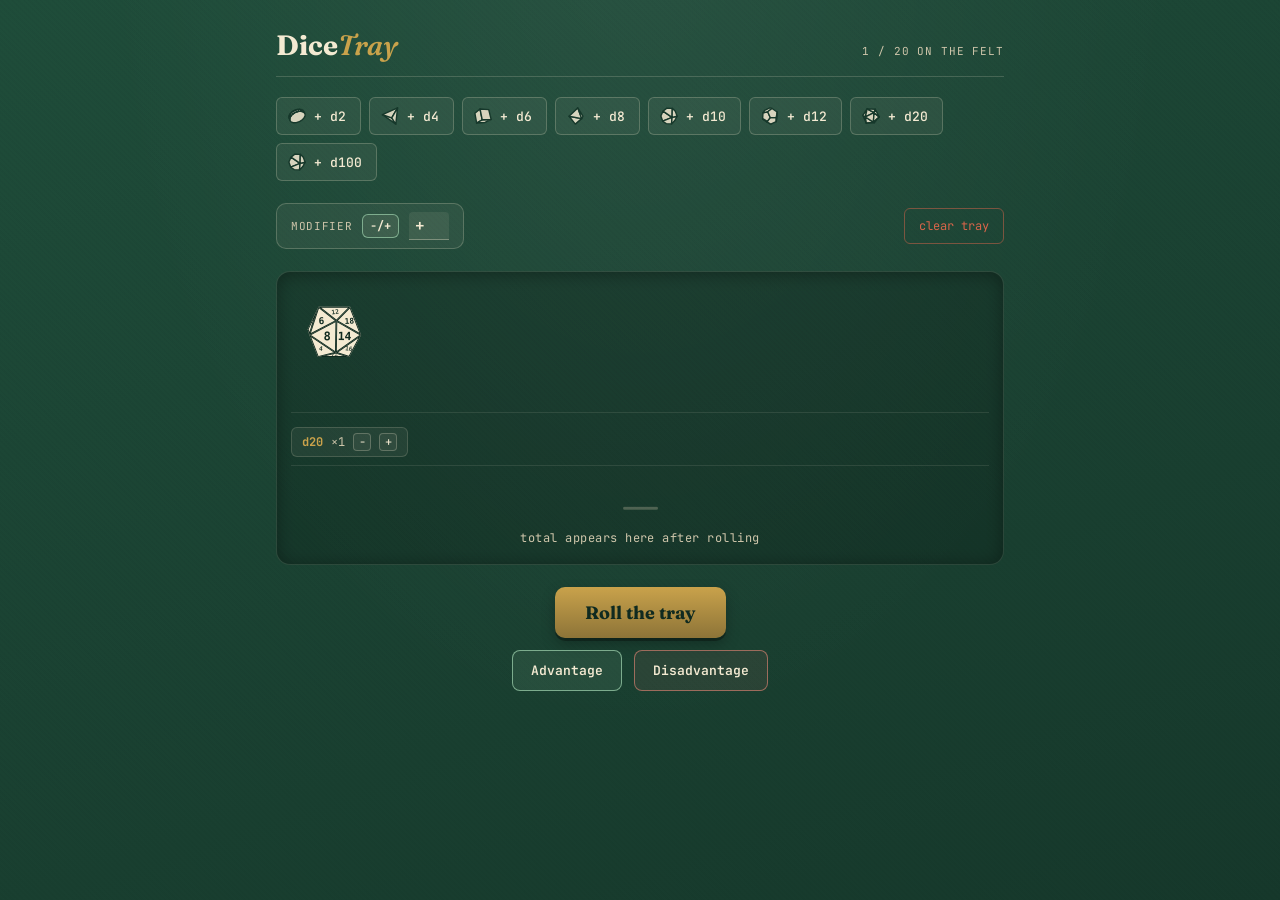
==== commit c3239beb: "Add favicon and rename title" ====
--- a/DiceTray.html
+++ b/DiceTray.html
@@ -3,7 +3,8 @@
 <head>
 <meta charset="UTF-8" />
 <meta name="viewport" content="width=device-width, initial-scale=1.0, maximum-scale=1, user-scalable=no" />
-<title>Dice Tray</title>
+<title>DiceTray</title>
+<link rel="icon" type="image/png" href="[data-uri]" />
 <style>
   @import url('https://fonts.googleapis.com/css2?family=Fraunces:opsz,wght@9..144,400;9..144,600;9..144,700&family=JetBrains+Mono:wght@400;500;700&display=swap');
 
